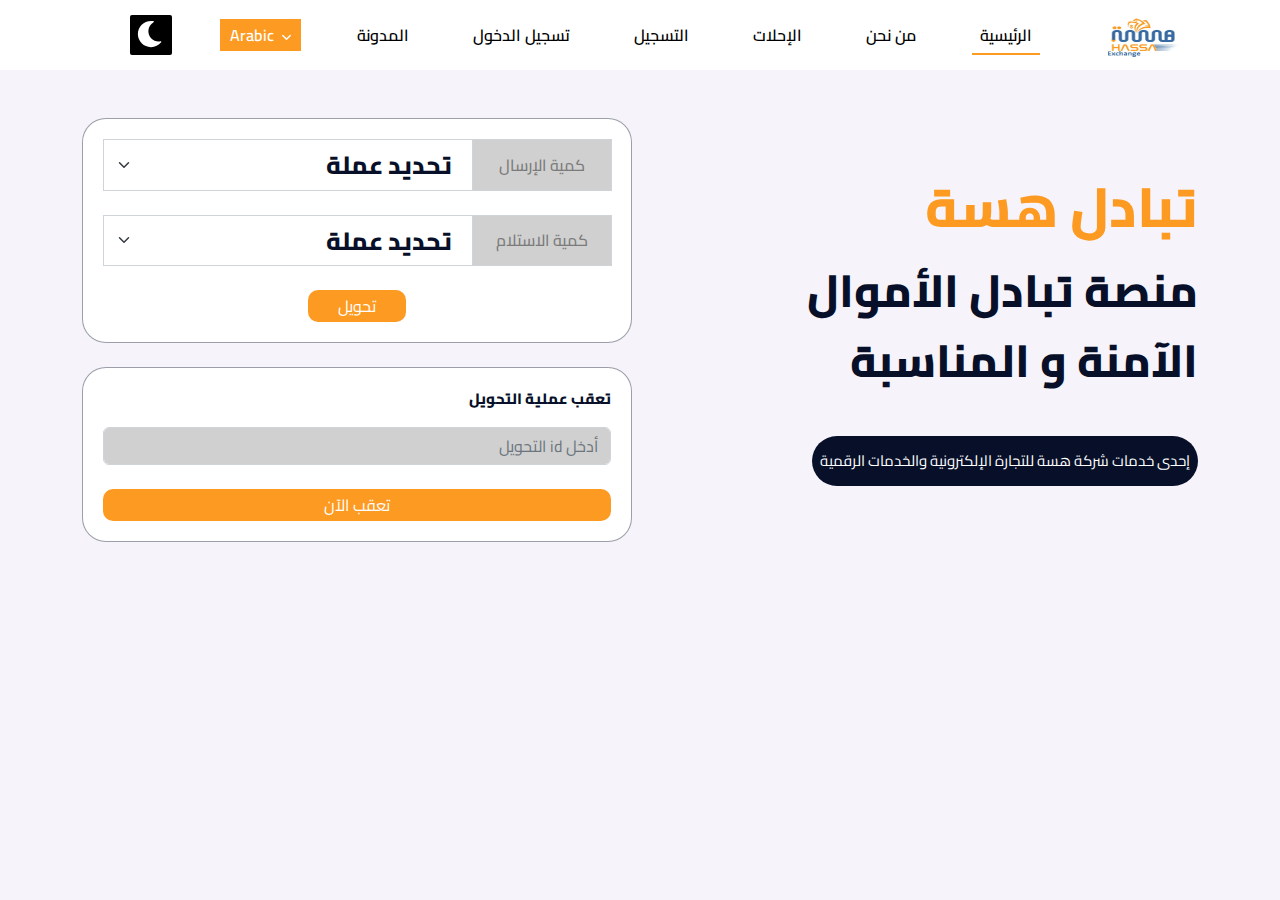
==== index.html @ a7ae8f5a "last update" ====
<!DOCTYPE html>
<html lang="ar" dir="rtl">

<head>
  <meta charset="UTF-8">
  <meta http-equiv="X-UA-Compatible" content="IE=edge">
  <meta name="viewport" content="width=device-width, initial-scale=1.0">
  <title>الصفحة الرئيسية</title>
  <!--  Normalize Css File -->
  <link rel="stylesheet" href="css/normalize.css" />
  <!-- Bootstrap Framework Css File -->
  <link rel="stylesheet" href="css/bootstrap.rtl.min.css" />
  <!--  swiper Css File -->
  <link rel="stylesheet" href="css/swiper-bundle.min.css" />
  <!-- Font Awesome Library File -->
  <link rel="stylesheet" href="css/all.min.css" />
  <!-- Main Css File -->
  <link rel="stylesheet" href="css/main.css" />
  <!-- Main Css Fonts File -->
  <link rel="stylesheet" href="fonts/fontStyle.css">
</head>

<body>
  <!-- Start Header -->
  <nav class="navbar main-nav navbar-expand-md">
    <div class="container-lg">
      <a class="navbar-brand" href="index.html">
        <img src="img/site-logo.png" alt="site logo">
      </a>
      <button class="navbar-toggler" type="button" data-bs-toggle="collapse" data-bs-target="#navbarSupportedContent"
        aria-controls="navbarSupportedContent" aria-expanded="false" aria-label="Toggle navigation">
        <span class="navbar-toggler-icon"></span>
      </button>
      <div class="collapse navbar-collapse" id="navbarSupportedContent">
        <ul class="navbar-nav mb-2 mb-md-0">
          <li class="nav-item">
            <a class="nav-link active" href="index.html">الرئيسية</a>
          </li>
          <li class="nav-item">
            <a class="nav-link" href="#">من نحن</a>
          </li>
          <li class="nav-item">
            <a class="nav-link" href="#">الإحلات</a>
          </li>
          <li class="nav-item">
            <a class="nav-link" href="#">التسجيل</a>
          </li>
          <li class="nav-item">
            <a class="nav-link" href="#">تسجيل الدخول</a>
          </li>
          <li class="nav-item">
            <a class="nav-link" href="#">المدونة</a>
          </li>
          <li class="nav-item dropdown">
            <a class="nav-link dropdown-toggle lang-dro" href="#" role="button" data-bs-toggle="dropdown"
              aria-expanded="false">
              <i class="fa-solid fa-angle-down"></i>
              Arabic
            </a>
            <ul class="dropdown-menu">
              <li><a class="dropdown-item" href="#">Arabic</a></li>
              <li><a class="dropdown-item" href="#">English</a></li>
            </ul>
          </li>
          <div class="mode-holder">
            <button class="btn btn-mode" type="button"><i class="fa-solid fa-moon"></i></button>
            </d>
        </ul>
      </div>
    </div>
  </nav>
  <!-- End Header -->
  <!-- Start Landing -->
  <section class="Landing py-5">
    <div class="container">
      <div class="row g-3">
        <div class="col-12 col-md-6 d-flex align-items-center">
          <div class="text-content w-100">
            <h5 class="t-m mb-4">تبادل هسة </h5>
            <h6 class="s-t mb-3">
              منصة تبادل الأموال
            </h6>
            <h6 class="s-t mb-5">
              الآمنة و المناسبة
            </h6>
            <div class="btn-alt pill w-fit px-2 bg-p">إحدى خدمات شركة هسة للتجارة الإلكترونية والخدمات الرقمية</div>
          </div>
        </div>
        <div class="col-12 col-md-6">
          <div class="row g-4">
            <form class="col-12 col-md-12">
              <div class="box-white flex-center-column">
                <div class="input-group mb-4">
                  <select class="form-select" id="send">
                    <option selected>تحديد عملة</option>
                    <option value="1">One</option>
                    <option value="2">Two</option>
                    <option value="3">Three</option>
                  </select>
                  <label class="input-group-text" for="send">كمية الإرسال</label>
                </div>
                <div class="input-group mb-4">
                  <select class="form-select" id="recive">
                    <option selected>تحديد عملة</option>
                    <option value="1">One</option>
                    <option value="2">Two</option>
                    <option value="3">Three</option>
                  </select>
                  <label class="input-group-text" for="recive">كمية الاستلام</label>
                </div>
                <div class="btn-holder">
                  <button class="main-btn">تحويل</button>
                </div>
              </div>
            </form>
            <form class="col-12 col-md-12">
              <div class="box-white flex-center-column">
                <p class="small-heading mb-3 me-auto">تعقب عملية التحويل</p>
                <div class="inp-holder mb-4 w-100">
                  <input type="text" name="" id="" class="form-control text-gray bg-gray" placeholder="أدخل id التحويل">
                </div>
                <div class="btn-holder w-100">
                  <button class="main-btn full">تعقب الآن</button>
                </div>
              </div>
            </form>
          </div>
        </div>
      </div>
    </div>
  </section>
  <!-- End Landing -->

  <!-- Bootstrap Framework Js File -->
  <script src="js/bootstrap.bundle.min.js"></script>
  <!-- FontAwesome Library Js File -->
  <script src="js/all.min.js"></script>
  <!-- Main Js File -->
  <script src="js/main.js"></script>
</body>

</html>
---- css/main.css ----
.hidden-y-x {
  overflow-x: hidden;
  overflow-y: hidden;
}

.fs-10px {
  font-size: 10px;
}

.fs-11px {
  font-size: 11px;
}

.fs-12 {
  font-size: 12px;
}

.fs-13px {
  font-size: 13px;
}

.fs-14px {
  font-size: 14px;
}

.fs-15px {
  font-size: 15px;
}

.fs-16px {
  font-size: 16px;
}

.fs-26px {
  font-size: 26px;
}

.fw-600 {
  font-weight: 600 !important;
}

.w-fit {
  width: -moz-fit-content;
  width: fit-content;
}

.h-fit {
  height: -moz-fit-content;
  height: fit-content;
}

.w-150px {
  width: 150px;
}

.text-link {
  color: #0d6efd;
}

.main-color {
  color: #fd9a21;
}

.color-222 {
  color: #222;
}

.color-777 {
  color: #777;
}

@media print {
  .not-print {
    display: none !important;
  }
}
.bg-grey {
  background-color: #F5F5F5;
}

.green-color {
  color: #3bc100;
}

.main-btn {
  padding: 4px 30px;
  border-radius: 10px;
  font-size: 16px;
  transition: 0.3s;
  color: #fff;
  background-color: #fd9a21;
}
.main-btn:hover {
  background-color: #f79621;
}
.main-btn.full {
  width: 100%;
}

.btn-alt {
  padding: 4px 30px;
  font-size: 16px;
  color: #fff;
  background-color: #071028;
}
.btn-alt.pill {
  border-radius: 59px;
}
.btn-alt.bg-p {
  padding-top: 14px;
  padding-bottom: 14px;
}
.btn-alt.full {
  width: 100%;
}

.small-heading {
  color: #071028;
  font-weight: 700;
  font-size: 15px;
  letter-spacing: 1px;
}

.box-white {
  padding: 20px;
  border-radius: 24px;
  border: 1px solid rgba(7, 16, 40, 0.4);
  background-color: #fff;
}

* {
  box-sizing: border-box;
  padding: 0%;
  margin: 0%;
}

html {
  scroll-behavior: smooth;
}

body {
  min-height: 100vh;
  font-family: "Cairo", sans-serif;
  font-size: 14px;
  background-color: #f6f3fa;
  color: #010b14;
}

ul {
  list-style: none;
  padding: 0%;
  margin: 0%;
}

a {
  text-decoration: none;
  color: #010b14;
}
a:hover {
  color: #010b14;
}

button {
  border: none;
  outline: none;
}

input:focus,
select:focus {
  outline: none;
}

input {
  direction: rtl !important;
}
input:focus::-moz-placeholder {
  opacity: 0;
  -moz-transition: 0.3s;
  transition: 0.3s;
}
input:focus::placeholder {
  opacity: 0;
  transition: 0.3s;
}

.section-bg {
  background-color: #f0f0f0;
}

.flex-center {
  display: flex;
  align-items: center;
  justify-content: center;
}

.flex-center-column {
  flex-direction: column;
  display: flex;
  align-items: center;
  justify-content: center;
}

@media (min-width: 767.98px) and (max-width: 991.98px) {
  .t-m {
    font-size: 53px !important;
  }
  .s-t {
    font-size: 38px !important;
  }
  .btn-alt {
    font-size: 13px;
  }
}
@media (min-width: 575.98px) and (max-width: 767.98px) {
  .t-m {
    text-align: center;
    font-size: 50px !important;
  }
  .s-t {
    text-align: center;
    font-size: 40px !important;
  }
  .btn-alt {
    margin: auto;
    font-size: 14px;
  }
}
.gray-text {
  color: #7b7b7b;
}

.bg-gray {
  background-color: #d0d0d0;
}

@media (max-width: 575.98px) {
  .t-m {
    text-align: center;
    font-size: 35px !important;
  }
  .s-t {
    text-align: center;
    font-size: 30px !important;
  }
  .btn-alt {
    margin: auto;
    font-size: 13px;
  }
}
.main-nav {
  background-color: #fff;
  padding: 0;
  min-height: 70px;
}
.main-nav .navbar-brand {
  margin-left: 0px;
}
.main-nav .navbar-brand img {
  width: 110px;
  height: 50px;
  border-radius: 45px;
}
.main-nav .navbar-nav {
  display: flex;
  align-items: center;
  justify-content: center;
  justify-content: space-evenly;
  flex: 1;
}
.main-nav .navbar-nav .nav-item .nav-link {
  position: relative;
  color: #000;
  display: block;
  font-weight: 600;
  font-size: 16px;
  text-align: right;
}
.main-nav .navbar-nav .nav-item .nav-link.active::after {
  position: absolute;
  content: "";
  right: 0;
  bottom: 0;
  width: 100%;
  height: 2px;
  background-color: #fd9a21;
}
.main-nav .navbar-nav .nav-item .nav-link.active::before {
  content: none;
}
.main-nav .navbar-nav .nav-item .nav-link::before {
  position: absolute;
  content: "";
  right: 0;
  bottom: 0;
  width: 100%;
  height: 2px;
  transition: 0.3s;
  transform: scale(0);
  background-color: #fd9a21;
}
.main-nav .navbar-nav .nav-item .nav-link:hover::before {
  transform: scale(1);
}
.main-nav .navbar-nav .nav-item.dropdown .nav-link {
  padding: 4px 10px;
  color: #fff;
  transition: 0.3s;
  background-color: #fd9a21;
}
.main-nav .navbar-nav .nav-item.dropdown .nav-link i,
.main-nav .navbar-nav .nav-item.dropdown .nav-link svg {
  font-size: 12px;
  margin-left: 4px;
  transition: 0.3s;
}
.main-nav .navbar-nav .nav-item.dropdown .nav-link:hover {
  background-color: #f79621;
}
.main-nav .navbar-nav .nav-item.dropdown .nav-link[aria-expanded=true] i,
.main-nav .navbar-nav .nav-item.dropdown .nav-link[aria-expanded=true] svg {
  transform: rotate(180deg);
}
.main-nav .navbar-nav .nav-item.dropdown .nav-link:after {
  content: none;
}
.main-nav .navbar-nav .nav-item.dropdown .dropdown-menu {
  display: block;
  right: auto;
  left: 0;
  min-width: 130px;
  padding: 0;
  border: 0;
  border-radius: 0;
  opacity: 0;
  visibility: hidden;
  transition: 0.3s;
  box-shadow: 0 2px 5px 0 rgba(163, 159, 159, 0.4117647059);
}
.main-nav .navbar-nav .nav-item.dropdown .dropdown-menu .dropdown-item {
  text-align: end;
}
.main-nav .navbar-nav .nav-item.dropdown .dropdown-menu.show {
  opacity: 1;
  visibility: visible;
}
.main-nav .navbar-nav .mode-holder .btn-mode {
  background-color: #000;
  color: #fff;
  border-radius: 2px;
  padding: 3px 5px;
  transition: 0.3s;
}
.main-nav .navbar-nav .mode-holder .btn-mode i,
.main-nav .navbar-nav .mode-holder .btn-mode svg {
  font-size: 30px;
}
.main-nav .navbar-nav .mode-holder .btn-mode:hover {
  border-color: #000;
  transform: scale(1.03);
}

.Landing .text-content .t-m {
  font-size: 55px;
  font-weight: 700;
  color: #fd9a21;
}
.Landing .text-content .s-t {
  font-weight: 700;
  font-size: 45px;
  color: #071028;
}
.Landing .text-content .btn-alt {
  font-size: 15px;
}
.Landing .box-white .input-group {
  flex-direction: row-reverse;
}
.Landing .box-white .input-group .form-select {
  border-top-right-radius: 0;
  border-bottom-right-radius: 0;
  font-weight: bold;
  font-size: 25px;
  color: #071028;
  padding-right: 20px;
}
.Landing .box-white .input-group .input-group-text {
  border-top-left-radius: 0;
  border-bottom-left-radius: 0;
  margin-left: -1px;
  margin-right: 0;
  background-color: #d0d0d0;
  color: #7b7b7b;
  font-weight: 500;
  justify-content: center;
  font-size: 16px;
  width: 140px;
}/*# sourceMappingURL=main.css.map */
---- fonts/fontStyle.css ----
@font-face {
    font-family: 'Cairo';
    src: url('Cairo-Black.woff2') format('woff2'),
        url('Cairo-Black.woff') format('woff');
    font-weight: 900;
    font-style: normal;
    font-display: swap;
}

@font-face {
    font-family: 'Cairo';
    src: url('Cairo-Bold.woff2') format('woff2'),
        url('Cairo-Bold.woff') format('woff');
    font-weight: bold;
    font-style: normal;
    font-display: swap;
}

@font-face {
    font-family: 'Cairo';
    src: url('Cairo-ExtraLight.woff2') format('woff2'),
        url('Cairo-ExtraLight.woff') format('woff');
    font-weight: 200;
    font-style: normal;
    font-display: swap;
}

@font-face {
    font-family: 'Cairo';
    src: url('Cairo-ExtraBold.woff2') format('woff2'),
        url('Cairo-ExtraBold.woff') format('woff');
    font-weight: bold;
    font-style: normal;
    font-display: swap;
}

@font-face {
    font-family: 'Cairo';
    src: url('Cairo-Light.woff2') format('woff2'),
        url('Cairo-Light.woff') format('woff');
    font-weight: 300;
    font-style: normal;
    font-display: swap;
}

@font-face {
    font-family: 'Cairo';
    src: url('Cairo-Medium.woff2') format('woff2'),
        url('Cairo-Medium.woff') format('woff');
    font-weight: 500;
    font-style: normal;
    font-display: swap;
}

@font-face {
    font-family: 'Cairo';
    src: url('Cairo-Regular.woff2') format('woff2'),
        url('Cairo-Regular.woff') format('woff');
    font-weight: normal;
    font-style: normal;
    font-display: swap;
}

@font-face {
    font-family: 'Cairo';
    src: url('Cairo-SemiBold.woff2') format('woff2'),
        url('Cairo-SemiBold.woff') format('woff');
    font-weight: 600;
    font-style: normal;
    font-display: swap;
}
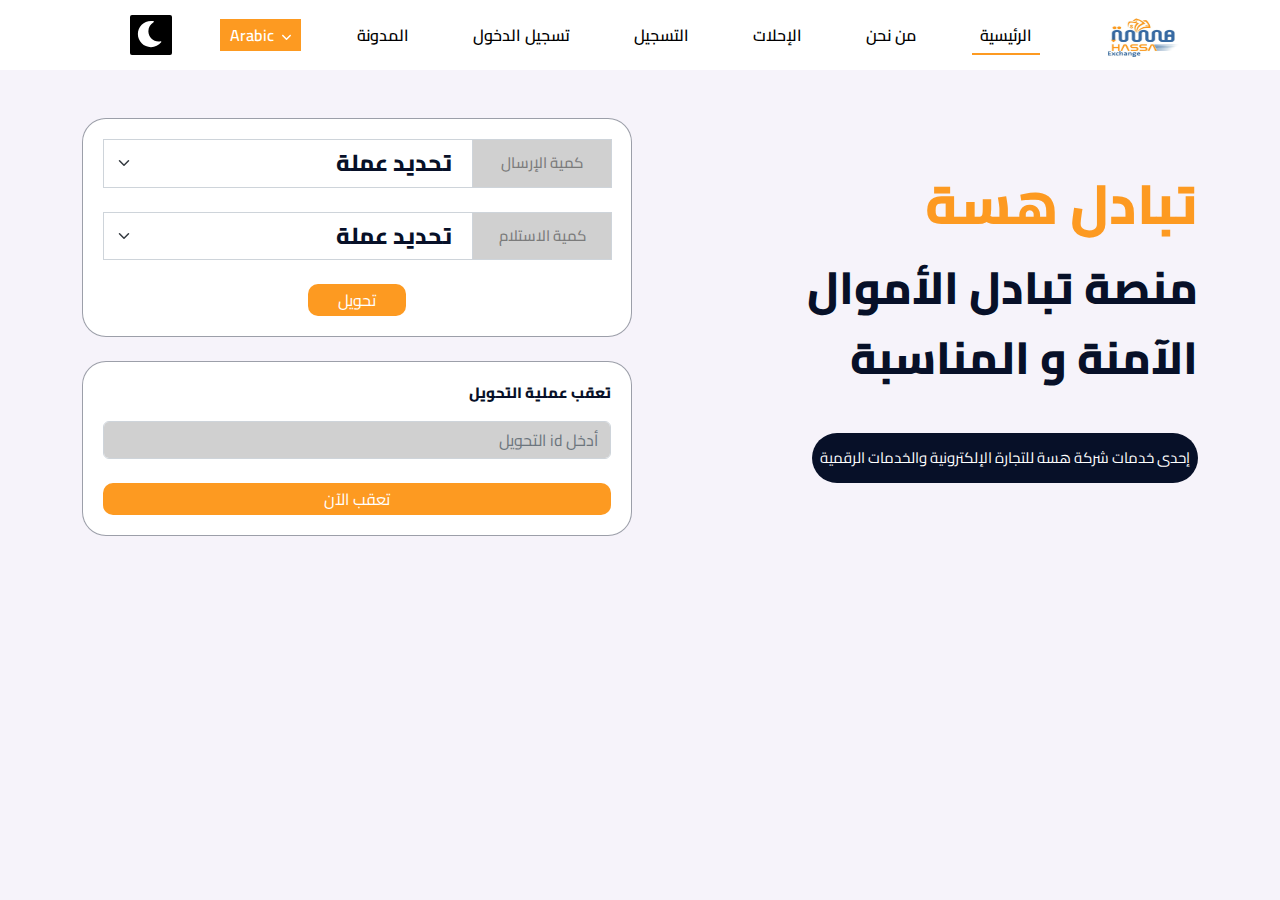
==== commit 69030902: "last update" ====
--- a/index.html
+++ b/index.html
@@ -80,7 +80,7 @@
             <h6 class="s-t mb-3">
               منصة تبادل الأموال
             </h6>
-            <h6 class="s-t mb-5">
+            <h6 class="s-t mb-3 mb-md-5">
               الآمنة و المناسبة
             </h6>
             <div class="btn-alt pill w-fit px-2 bg-p">إحدى خدمات شركة هسة للتجارة الإلكترونية والخدمات الرقمية</div>
--- a/css/main.css
+++ b/css/main.css
@@ -200,6 +200,14 @@
   justify-content: center;
 }
 
+.gray-text {
+  color: #7b7b7b;
+}
+
+.bg-gray {
+  background-color: #d0d0d0;
+}
+
 @media (min-width: 767.98px) and (max-width: 991.98px) {
   .t-m {
     font-size: 53px !important;
@@ -208,7 +216,15 @@
     font-size: 38px !important;
   }
   .btn-alt {
-    font-size: 13px;
+    font-size: 13px !important;
+  }
+  .box-white .input-group .form-select {
+    font-weight: bold !important;
+    font-size: 20px !important;
+  }
+  .box-white .input-group .input-group-text {
+    font-size: 13px !important;
+    width: 100px !important;
   }
 }
 @media (min-width: 575.98px) and (max-width: 767.98px) {
@@ -222,17 +238,9 @@
   }
   .btn-alt {
     margin: auto;
-    font-size: 14px;
-  }
-}
-.gray-text {
-  color: #7b7b7b;
-}
-
-.bg-gray {
-  background-color: #d0d0d0;
-}
-
+    font-size: 15px !important;
+  }
+}
 @media (max-width: 575.98px) {
   .t-m {
     text-align: center;
@@ -244,7 +252,7 @@
   }
   .btn-alt {
     margin: auto;
-    font-size: 13px;
+    font-size: 13px !important;
   }
 }
 .main-nav {
@@ -379,7 +387,7 @@
   border-top-right-radius: 0;
   border-bottom-right-radius: 0;
   font-weight: bold;
-  font-size: 25px;
+  font-size: 23px;
   color: #071028;
   padding-right: 20px;
 }
@@ -392,6 +400,6 @@
   color: #7b7b7b;
   font-weight: 500;
   justify-content: center;
-  font-size: 16px;
+  font-size: 15px;
   width: 140px;
 }/*# sourceMappingURL=main.css.map */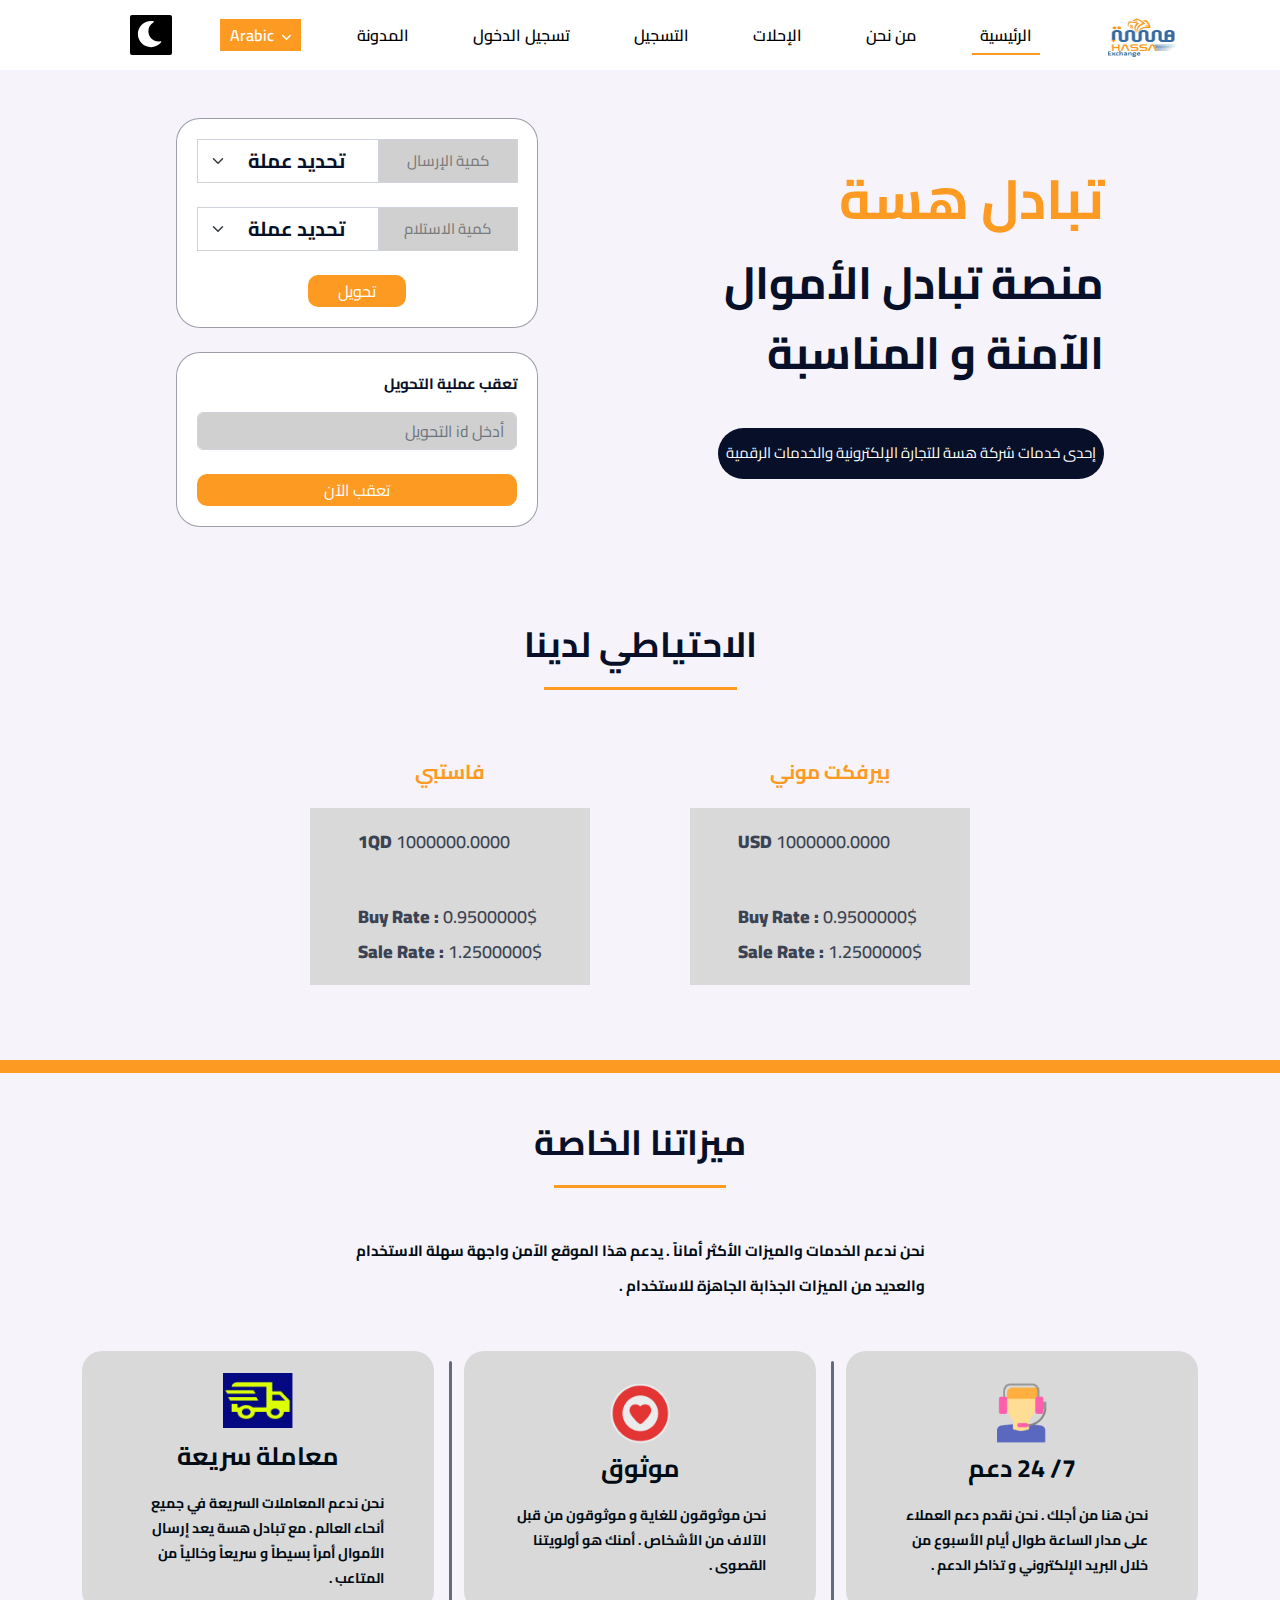
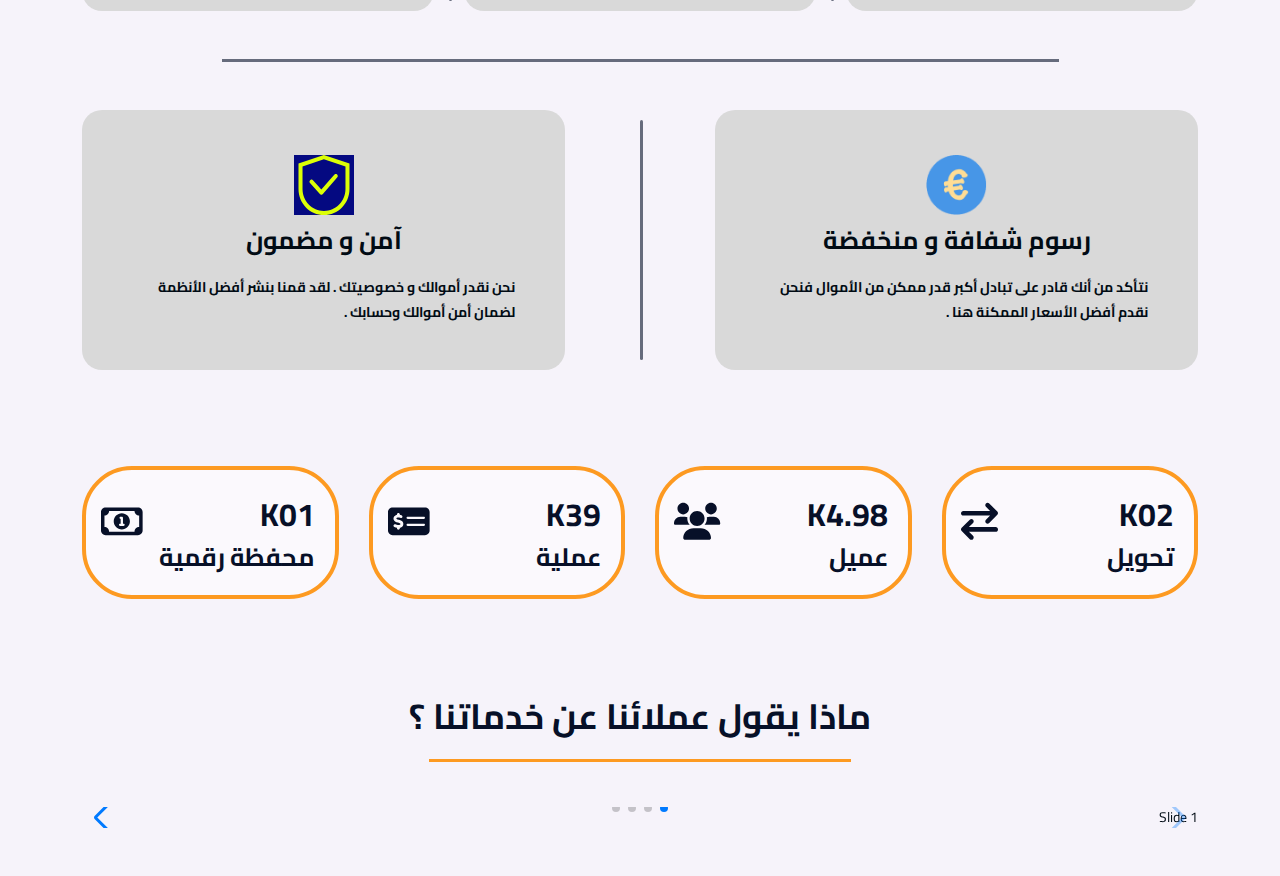
==== commit 49c4e1ba: "last update" ====
--- a/index.html
+++ b/index.html
@@ -14,10 +14,16 @@
   <link rel="stylesheet" href="css/swiper-bundle.min.css" />
   <!-- Font Awesome Library File -->
   <link rel="stylesheet" href="css/all.min.css" />
+  <!-- Font Swiper File -->
+  <link rel="stylesheet" href="css/swiper-bundle.min.css" />
   <!-- Main Css File -->
   <link rel="stylesheet" href="css/main.css" />
   <!-- Main Css Fonts File -->
-  <link rel="stylesheet" href="fonts/fontStyle.css">
+  <!-- <link rel="stylesheet" href="fonts/fontStyle.css"> -->
+  <link rel="preconnect" href="https://fonts.googleapis.com">
+  <link rel="preconnect" href="https://fonts.gstatic.com" crossorigin>
+  <link href="https://fonts.googleapis.com/css2?family=Cairo:wght@200;300;400;500;600;700;800&display=swap"
+    rel="stylesheet">
 </head>
 
 <body>
@@ -73,7 +79,7 @@
   <!-- Start Landing -->
   <section class="Landing py-5">
     <div class="container">
-      <div class="row g-3">
+      <div class="row g-3 justify-content-center">
         <div class="col-12 col-md-6 d-flex align-items-center">
           <div class="text-content w-100">
             <h5 class="t-m mb-4">تبادل هسة </h5>
@@ -86,7 +92,7 @@
             <div class="btn-alt pill w-fit px-2 bg-p">إحدى خدمات شركة هسة للتجارة الإلكترونية والخدمات الرقمية</div>
           </div>
         </div>
-        <div class="col-12 col-md-6">
+        <div class="col-12 col-md-6 col-lg-5 col-xl-4">
           <div class="row g-4">
             <form class="col-12 col-md-12">
               <div class="box-white flex-center-column">
@@ -130,11 +136,162 @@
     </div>
   </section>
   <!-- End Landing -->
+  <!-- Start Section Content -->
+  <section class="py-5 section-border">
+    <div class="container">
+      <h5 class="main-heading">الاحتياطي لدينا</h5>
+      <div class="row justify-content-center g-4">
+        <div class="col-12 col-md-4">
+          <h6 class="medium-heading text-center mb-4">بيرفكت موني</h6>
+          <div class="box-gray no-rounded dir-ltr flex-left-column w-fit px-5 mx-auto">
+            <p class="alt-color fs-18px opacity-75 fw-600 mb-5"><strong>USD</strong> 1000000.0000</p>
+            <p class="alt-color fs-18px opacity-75 fw-600 mb-2"><strong>Buy Rate :</strong> 0.9500000$</p>
+            <p class="alt-color fs-18px opacity-75 fw-600 mb-0"><strong>Sale Rate :</strong> 1.2500000$</p>
+          </div>
+        </div>
+        <div class="col-12 col-md-4">
+          <h6 class="medium-heading text-center mb-4">فاستبي</h6>
+          <div class="box-gray no-rounded dir-ltr flex-left-column w-fit px-5 mx-auto">
+            <p class="alt-color fs-18px opacity-75 fw-600 mb-5"><strong>1QD</strong> 1000000.0000</p>
+            <p class="alt-color fs-18px opacity-75 fw-600 mb-2"><strong>Buy Rate :</strong> 0.9500000$</p>
+            <p class="alt-color fs-18px opacity-75 fw-600 mb-0"><strong>Sale Rate :</strong> 1.2500000$</p>
+          </div>
+        </div>
+      </div>
+    </div>
+  </section>
+  <!-- End Section Content -->
+  <!-- Start Section Content -->
+  <section class="py-5">
+    <div class="container-xl">
+      <h5 class="main-heading sm-mb">ميزاتنا الخاصة</h5>
+      <p class="title-heading mb-5">نحن ندعم الخدمات والميزات الأكثر أماناً . يدعم هذا الموقع الآمن واجهة سهلة
+        الاستخدام <br> والعديد من الميزات الجذابة الجاهزة للاستخدام .
+      </p>
+      <div class="blocks-grid mb-5">
+        <div class="box-gray column-content">
+          <div class="img-holder">
+            <img src="img/icon-fut-1.png" alt="image">
+          </div>
+          <h5 class="name">
+            7/ 24 دعم
+          </h5>
+          <p class="des">
+            نحن هنا من أجلك . نحن نقدم
+            دعم العملاء على مدار الساعة
+            طوال أيام الأسبوع من خلال
+            البريد الإلكتروني و تذاكر الدعم .
+          </p>
+        </div>
+        <div class="box-gray column-content">
+          <div class="img-holder">
+            <img src="img/icon-fut-2.png" alt="image">
+          </div>
+          <h5 class="name">
+            موثوق
+          </h5>
+          <p class="des">
+            نحن موثوقون للغاية و موثوقون من
+            قبل الآلاف من الأشخاص .
+            أمنك هو أولويتنا القصوى .
+          </p>
+        </div>
+        <div class="box-gray column-content">
+          <div class="img-holder">
+            <img src="img/icon-fut-3.jpg" alt="image">
+          </div>
+          <h5 class="name">
+            معاملة سريعة
+          </h5>
+          <p class="des">
+            نحن ندعم المعاملات السريعة في
+            جميع أنحاء العالم . مع تبادل هسة
+            يعد إرسال الأموال أمراً بسيطاً و
+            سريعاً وخالياً من المتاعب .
+          </p>
+        </div>
+      </div>
+      <div class="won-hr mb-5 w-75 mx-auto"></div>
+      <div class="blocks-grid j-two mb-5">
+        <div class="box-gray column-content">
+          <div class="img-holder">
+            <img src="img/icon-fut-4.png" alt="image">
+          </div>
+          <h5 class="name">
+            رسوم شفافة
+            و منخفضة
+          </h5>
+          <p class="des">
+            نتأكد من أنك قادر على تبادل أكبر قدر
+            ممكن من الأموال فنحن نقدم أفضل
+            الأسعار الممكنة هنا .
+          </p>
+        </div>
+        <div class="box-gray column-content">
+          <div class="img-holder">
+            <img src="img/icon-fut-5.svg" alt="image">
+          </div>
+          <h5 class="name">
+            آمن و مضمون
+          </h5>
+          <p class="des">
+            نحن نقدر أموالك و خصوصيتك . لقد
+            قمنا بنشر أفضل الأنظمة لضمان أمن
+            أموالك وحسابك .
+          </p>
+        </div>
+      </div>
+      <div class="blocks-grid mt-5 pt-5">
+        <div class="box-border">
+          <div class="number">K02</div>
+          <div class="icon"><i class="fa-solid fa-arrow-right-arrow-left"></i></div>
+          <div class="name">تحويل</div>
+        </div>
+        <div class="box-border">
+          <div class="number">K4.98</div>
+          <div class="icon"><i class="fa-solid fa-users"></i></div>
+          <div class="name">عميل</div>
+        </div>
+        <div class="box-border">
+          <div class="number">K39</div>
+          <div class="icon"><i class="fa-solid fa-money-check-dollar"></i></div>
+          <div class="name">عملية</div>
+        </div>
+        <div class="box-border">
+          <div class="number">K01</div>
+          <div class="icon"><i class="fa-regular fa-money-bill-1"></i></div>
+          <div class="name">محفظة رقمية</div>
+        </div>
+      </div>
+    </div>
+  </section>
+  <!-- End Section Content -->
+  <!-- Start Section Content -->
+  <section class="py-5">
+    <div class="container">
+      <h5 class="main-heading sm-mb">ماذا يقول عملائنا عن خدماتنا ؟</h5>
+      <!-- Swiper -->
+      <div class="swiper mySwiper testimonial-swiper">
+        <div class="swiper-wrapper">
+          <div class="swiper-slide">Slide 1</div>
+          <div class="swiper-slide"></div>
+          <div class="swiper-slide"></div>
+          <div class="swiper-slide"></div>
+        </div>
+        <div class="swiper-button-next"></div>
+        <div class="swiper-button-prev"></div>
+        <div class="swiper-pagination"></div>
+      </div>
+    </div>
+  </section>
+  <!-- End Section Content -->
 
   <!-- Bootstrap Framework Js File -->
   <script src="js/bootstrap.bundle.min.js"></script>
   <!-- FontAwesome Library Js File -->
   <script src="js/all.min.js"></script>
+  <!-- Swiper Library Js File -->
+  <script src="js/swiper-bundle.min.js"></script>
   <!-- Main Js File -->
   <script src="js/main.js"></script>
 </body>
--- a/css/main.css
+++ b/css/main.css
@@ -3,6 +3,27 @@
   overflow-y: hidden;
 }
 
+.flex-center {
+  display: flex;
+  align-items: center;
+  justify-content: center;
+}
+
+.flex-center-column {
+  flex-direction: column;
+  display: flex;
+  align-items: center;
+  justify-content: center;
+}
+
+.flex-left-column {
+  flex-direction: column;
+  display: flex;
+  align-items: center;
+  justify-content: center;
+  align-items: flex-start;
+}
+
 .fs-10px {
   font-size: 10px;
 }
@@ -31,6 +52,22 @@
   font-size: 16px;
 }
 
+.fs-17px {
+  font-size: 17px;
+}
+
+.fs-18px {
+  font-size: 18px;
+}
+
+.fs-19px {
+  font-size: 19px;
+}
+
+.fs-20px {
+  font-size: 20px;
+}
+
 .fs-26px {
   font-size: 26px;
 }
@@ -40,33 +77,37 @@
 }
 
 .w-fit {
-  width: -moz-fit-content;
-  width: fit-content;
+  width: -moz-fit-content !important;
+  width: fit-content !important;
+}
+
+.w-150px {
+  width: 150px !important;
 }
 
 .h-fit {
-  height: -moz-fit-content;
-  height: fit-content;
-}
-
-.w-150px {
-  width: 150px;
-}
-
-.text-link {
-  color: #0d6efd;
+  height: -moz-fit-content !important;
+  height: fit-content !important;
 }
 
 .main-color {
   color: #fd9a21;
 }
 
+.alt-color {
+  color: #071028;
+}
+
 .color-222 {
   color: #222;
 }
 
 .color-777 {
   color: #777;
+}
+
+.green-color {
+  color: #3bc100;
 }
 
 @media print {
@@ -74,12 +115,16 @@
     display: none !important;
   }
 }
-.bg-grey {
-  background-color: #F5F5F5;
-}
-
-.green-color {
-  color: #3bc100;
+.opacity-75 {
+  opacity: 0.75;
+}
+
+.dir-rtl {
+  direction: rtl !important;
+}
+
+.dir-ltr {
+  direction: ltr !important;
 }
 
 .main-btn {
@@ -114,11 +159,52 @@
   width: 100%;
 }
 
+.main-heading {
+  position: relative;
+  width: -moz-fit-content;
+  width: fit-content;
+  margin: 0 auto;
+  color: #071028;
+  font-weight: 700;
+  font-size: 35px;
+  margin-bottom: 95px;
+}
+.main-heading::before {
+  position: absolute;
+  content: "";
+  bottom: -25px;
+  left: 20px;
+  height: 3px;
+  width: calc(100% - 40px);
+  background-color: #fd9a21;
+}
+.main-heading.sm-mb {
+  margin-bottom: 70px;
+}
+
+.medium-heading {
+  color: #fd9a21;
+  font-weight: 700;
+  font-size: 20px;
+  letter-spacing: 1px;
+  margin-bottom: 0px;
+}
+
 .small-heading {
   color: #071028;
   font-weight: 700;
   font-size: 15px;
   letter-spacing: 1px;
+  margin-bottom: 0px;
+}
+
+.title-heading {
+  width: -moz-fit-content;
+  width: fit-content;
+  margin: 0px auto;
+  font-weight: 700;
+  font-size: 15px;
+  line-height: 35px;
 }
 
 .box-white {
@@ -126,6 +212,99 @@
   border-radius: 24px;
   border: 1px solid rgba(7, 16, 40, 0.4);
   background-color: #fff;
+}
+
+.blocks-grid {
+  display: grid;
+  grid-template-columns: repeat(auto-fit, minmax(250px, 1fr));
+  gap: 30px;
+}
+.blocks-grid.j-two {
+  gap: 150px;
+}
+.blocks-grid.j-two .box-gray.column-content:not(:last-child)::before {
+  left: -75px;
+}
+
+.box-gray {
+  position: relative;
+  width: 100%;
+  min-height: 100px;
+  background-color: #D9D9D9;
+  padding: 20px;
+  border-radius: 20px;
+}
+.box-gray.no-rounded {
+  border-radius: 0;
+}
+.box-gray.column-content {
+  flex-direction: column;
+  display: flex;
+  align-items: center;
+  justify-content: center;
+  min-height: 260px;
+  padding: 20px 50px;
+}
+.box-gray.column-content .img-holder {
+  margin-bottom: 10px;
+  width: 70px;
+  height: 60px;
+}
+.box-gray.column-content .img-holder img {
+  width: 100%;
+  height: 100%;
+  -o-object-fit: contain;
+     object-fit: contain;
+}
+.box-gray.column-content .name {
+  font-weight: 700;
+  font-size: 25px;
+  margin-bottom: 20px;
+}
+.box-gray.column-content .des {
+  font-weight: 700;
+  font-size: 14px;
+  line-height: 25px;
+  margin-bottom: 0;
+}
+.box-gray.column-content:not(:last-child)::before {
+  position: absolute;
+  content: "";
+  left: -15px;
+  top: 50%;
+  width: 3px;
+  height: calc(100% - 20px);
+  transform: translateY(-50%);
+  background-color: #071028;
+  opacity: 0.6;
+  border-radius: 80px;
+}
+
+.box-border {
+  position: relative;
+  background: rgba(255, 255, 255, 0.5);
+  border-radius: 50px;
+  border: 4px solid #fd9a21;
+  min-height: 100px;
+  padding: 20px;
+  color: #071028;
+}
+.box-border .number {
+  font-size: 32px;
+  font-weight: 700;
+}
+.box-border .icon {
+  position: absolute;
+  left: 15px;
+  top: calc(50% - 10px);
+  transform: translateY(-50%);
+}
+.box-border .icon i, .box-border .icon svg {
+  font-size: 37px;
+}
+.box-border .name {
+  font-size: 25px;
+  font-weight: 700;
 }
 
 * {
@@ -157,7 +336,7 @@
   color: #010b14;
 }
 a:hover {
-  color: #010b14;
+  color: #fd9a21;
 }
 
 button {
@@ -183,23 +362,24 @@
   transition: 0.3s;
 }
 
+input, select, textarea {
+  transition: 0.3s;
+}
+input:focus, select:focus, textarea:focus {
+  transition: 0.3s;
+  box-shadow: none !important;
+  border: 1px solid #fd9a21 !important;
+}
+
+.section-border {
+  border-bottom: 13px solid #fd9a21;
+  padding-bottom: 75px !important;
+}
+
 .section-bg {
   background-color: #f0f0f0;
 }
 
-.flex-center {
-  display: flex;
-  align-items: center;
-  justify-content: center;
-}
-
-.flex-center-column {
-  flex-direction: column;
-  display: flex;
-  align-items: center;
-  justify-content: center;
-}
-
 .gray-text {
   color: #7b7b7b;
 }
@@ -208,53 +388,13 @@
   background-color: #d0d0d0;
 }
 
-@media (min-width: 767.98px) and (max-width: 991.98px) {
-  .t-m {
-    font-size: 53px !important;
-  }
-  .s-t {
-    font-size: 38px !important;
-  }
-  .btn-alt {
-    font-size: 13px !important;
-  }
-  .box-white .input-group .form-select {
-    font-weight: bold !important;
-    font-size: 20px !important;
-  }
-  .box-white .input-group .input-group-text {
-    font-size: 13px !important;
-    width: 100px !important;
-  }
-}
-@media (min-width: 575.98px) and (max-width: 767.98px) {
-  .t-m {
-    text-align: center;
-    font-size: 50px !important;
-  }
-  .s-t {
-    text-align: center;
-    font-size: 40px !important;
-  }
-  .btn-alt {
-    margin: auto;
-    font-size: 15px !important;
-  }
-}
-@media (max-width: 575.98px) {
-  .t-m {
-    text-align: center;
-    font-size: 35px !important;
-  }
-  .s-t {
-    text-align: center;
-    font-size: 30px !important;
-  }
-  .btn-alt {
-    margin: auto;
-    font-size: 13px !important;
-  }
-}
+.won-hr {
+  width: 100%;
+  height: 3px;
+  opacity: 0.6;
+  background-color: #071028;
+}
+
 .main-nav {
   background-color: #fff;
   padding: 0;
@@ -387,9 +527,10 @@
   border-top-right-radius: 0;
   border-bottom-right-radius: 0;
   font-weight: bold;
-  font-size: 23px;
+  font-size: 20px;
   color: #071028;
   padding-right: 20px;
+  text-align: center;
 }
 .Landing .box-white .input-group .input-group-text {
   border-top-left-radius: 0;
@@ -402,4 +543,118 @@
   justify-content: center;
   font-size: 15px;
   width: 140px;
+}
+
+@media (min-width: 767.98px) and (max-width: 991.98px) {
+  .t-m {
+    font-size: 53px !important;
+  }
+  .s-t {
+    font-size: 38px !important;
+  }
+  .btn-alt {
+    font-size: 13px !important;
+  }
+  .Landing .box-white .input-group .input-group-text {
+    font-size: 13px !important;
+    width: 100px !important;
+  }
+  .blocks-grid.j-two .box-gray.column-content:not(:last-child)::before {
+    left: -75px;
+    top: 50%;
+    width: 3px;
+    height: calc(100% - 20px);
+    transform: translateY(-50%);
+  }
+  .blocks-grid .box-gray.column-content .name {
+    font-size: 18px;
+    margin-bottom: 10px;
+  }
+  .blocks-grid .box-gray.column-content .des {
+    font-size: 12px;
+  }
+}
+@media (min-width: 575.98px) and (max-width: 767.98px) {
+  .t-m {
+    text-align: center;
+    font-size: 50px !important;
+  }
+  .s-t {
+    text-align: center;
+    font-size: 40px !important;
+  }
+  .btn-alt {
+    margin: auto;
+    font-size: 15px !important;
+  }
+  .j-two {
+    gap: 30px !important;
+  }
+  .j-two .box-gray.column-content:not(:last-child)::before {
+    left: -15px !important;
+    top: 50% !important;
+    width: 3px !important;
+    height: calc(100% - 20px) !important;
+    transform: translateY(-50%) !important;
+  }
+}
+@media (max-width: 575.98px) {
+  .t-m {
+    text-align: center;
+    font-size: 35px !important;
+  }
+  .s-t {
+    text-align: center;
+    font-size: 30px !important;
+  }
+  .btn-alt {
+    margin: auto;
+    font-size: 13px !important;
+    text-align: center;
+  }
+  .Landing .box-white .input-group .form-select {
+    font-size: 17px !important;
+    padding-right: 10px !important;
+  }
+  .Landing .box-white .input-group .input-group-text {
+    font-size: 13px !important;
+    width: 100px !important;
+  }
+  .main-heading {
+    font-size: 25px;
+  }
+  .main-heading.sm-mb {
+    margin-bottom: 55px !important;
+  }
+  .j-two {
+    gap: 30px !important;
+  }
+  .j-two .box-gray.column-content:not(:last-child)::before {
+    left: 0px !important;
+  }
+  .box-border .number {
+    font-size: 30px;
+  }
+  .box-border .icon i, .box-border .icon svg {
+    font-size: 35px;
+  }
+  .box-border .name {
+    font-size: 25px;
+  }
+}
+@media (max-width: 850px) {
+  .blocks-grid .box-gray.column-content .name {
+    font-size: 18px !important;
+    margin-bottom: 10px;
+  }
+  .blocks-grid .box-gray.column-content .des {
+    font-size: 13px !important;
+  }
+  .blocks-grid .box-gray.column-content:not(:last-child)::before {
+    left: 0px;
+    top: calc(100% + 15px);
+    width: 100%;
+    height: 3px;
+    transform: none;
+  }
 }/*# sourceMappingURL=main.css.map */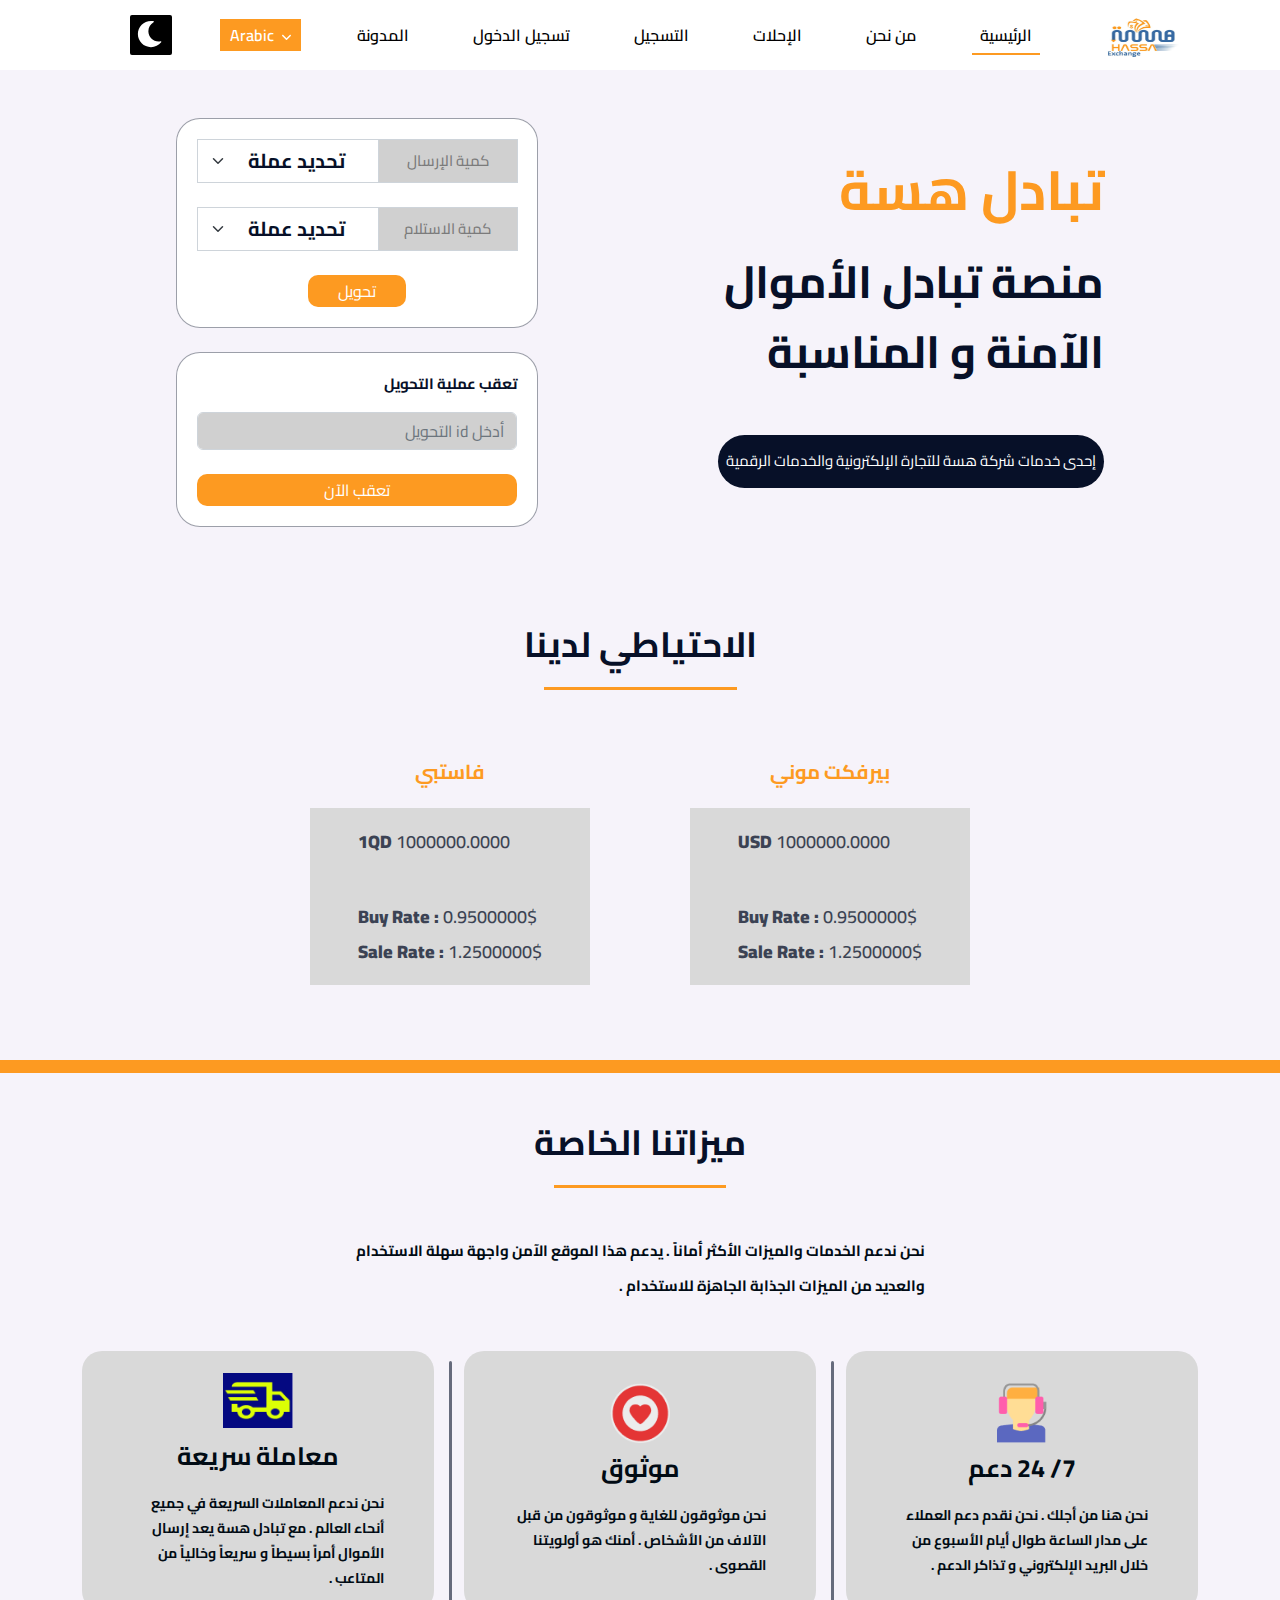
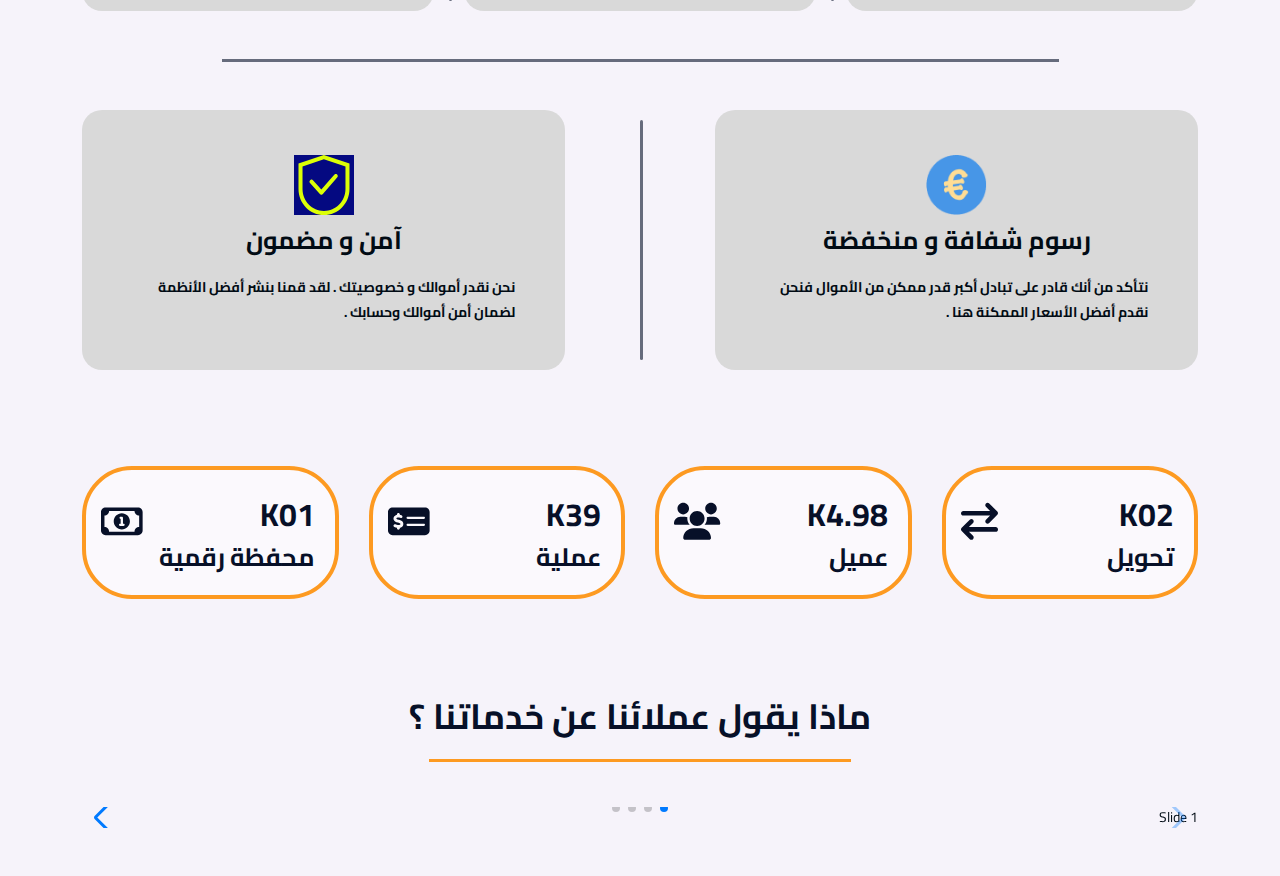
==== commit 38ed565c: "last update" ====
--- a/index.html
+++ b/index.html
@@ -83,13 +83,12 @@
         <div class="col-12 col-md-6 d-flex align-items-center">
           <div class="text-content w-100">
             <h5 class="t-m mb-4">تبادل هسة </h5>
-            <h6 class="s-t mb-3">
+            <h6 class="t-s  mb-3 mb-md-5">
               منصة تبادل الأموال
-            </h6>
-            <h6 class="s-t mb-3 mb-md-5">
+              <br>
               الآمنة و المناسبة
             </h6>
-            <div class="btn-alt pill w-fit px-2 bg-p">إحدى خدمات شركة هسة للتجارة الإلكترونية والخدمات الرقمية</div>
+            <div class="btn-alt rounded-pill w-fit px-2 bg-p">إحدى خدمات شركة هسة للتجارة الإلكترونية والخدمات الرقمية</div>
           </div>
         </div>
         <div class="col-12 col-md-6 col-lg-5 col-xl-4">
@@ -126,7 +125,7 @@
                   <input type="text" name="" id="" class="form-control text-gray bg-gray" placeholder="أدخل id التحويل">
                 </div>
                 <div class="btn-holder w-100">
-                  <button class="main-btn full">تعقب الآن</button>
+                  <button class="main-btn w-100">تعقب الآن</button>
                 </div>
               </div>
             </form>
@@ -143,7 +142,7 @@
       <div class="row justify-content-center g-4">
         <div class="col-12 col-md-4">
           <h6 class="medium-heading text-center mb-4">بيرفكت موني</h6>
-          <div class="box-gray no-rounded dir-ltr flex-left-column w-fit px-5 mx-auto">
+          <div class="box-gray rounded-0 dir-ltr flex-left-column w-fit px-5 mx-auto">
             <p class="alt-color fs-18px opacity-75 fw-600 mb-5"><strong>USD</strong> 1000000.0000</p>
             <p class="alt-color fs-18px opacity-75 fw-600 mb-2"><strong>Buy Rate :</strong> 0.9500000$</p>
             <p class="alt-color fs-18px opacity-75 fw-600 mb-0"><strong>Sale Rate :</strong> 1.2500000$</p>
@@ -151,7 +150,7 @@
         </div>
         <div class="col-12 col-md-4">
           <h6 class="medium-heading text-center mb-4">فاستبي</h6>
-          <div class="box-gray no-rounded dir-ltr flex-left-column w-fit px-5 mx-auto">
+          <div class="box-gray rounded-0 dir-ltr flex-left-column w-fit px-5 mx-auto">
             <p class="alt-color fs-18px opacity-75 fw-600 mb-5"><strong>1QD</strong> 1000000.0000</p>
             <p class="alt-color fs-18px opacity-75 fw-600 mb-2"><strong>Buy Rate :</strong> 0.9500000$</p>
             <p class="alt-color fs-18px opacity-75 fw-600 mb-0"><strong>Sale Rate :</strong> 1.2500000$</p>
--- a/css/main.css
+++ b/css/main.css
@@ -98,6 +98,10 @@
   color: #071028;
 }
 
+.gray-color {
+  color: #7b7b7b;
+}
+
 .color-222 {
   color: #222;
 }
@@ -108,6 +112,10 @@
 
 .green-color {
   color: #3bc100;
+}
+
+.bg-gray {
+  background-color: #d0d0d0;
 }
 
 @media print {
@@ -136,10 +144,7 @@
   background-color: #fd9a21;
 }
 .main-btn:hover {
-  background-color: #f79621;
-}
-.main-btn.full {
-  width: 100%;
+  background-color: #ed8e1a;
 }
 
 .btn-alt {
@@ -148,15 +153,9 @@
   color: #fff;
   background-color: #071028;
 }
-.btn-alt.pill {
-  border-radius: 59px;
-}
 .btn-alt.bg-p {
-  padding-top: 14px;
-  padding-bottom: 14px;
-}
-.btn-alt.full {
-  width: 100%;
+  padding-top: 15px;
+  padding-bottom: 15px;
 }
 
 .main-heading {
@@ -233,9 +232,6 @@
   background-color: #D9D9D9;
   padding: 20px;
   border-radius: 20px;
-}
-.box-gray.no-rounded {
-  border-radius: 0;
 }
 .box-gray.column-content {
   flex-direction: column;
@@ -376,18 +372,6 @@
   padding-bottom: 75px !important;
 }
 
-.section-bg {
-  background-color: #f0f0f0;
-}
-
-.gray-text {
-  color: #7b7b7b;
-}
-
-.bg-gray {
-  background-color: #d0d0d0;
-}
-
 .won-hr {
   width: 100%;
   height: 3px;
@@ -462,7 +446,7 @@
   transition: 0.3s;
 }
 .main-nav .navbar-nav .nav-item.dropdown .nav-link:hover {
-  background-color: #f79621;
+  background-color: #ed8e1a;
 }
 .main-nav .navbar-nav .nav-item.dropdown .nav-link[aria-expanded=true] i,
 .main-nav .navbar-nav .nav-item.dropdown .nav-link[aria-expanded=true] svg {
@@ -512,10 +496,11 @@
   font-weight: 700;
   color: #fd9a21;
 }
-.Landing .text-content .s-t {
+.Landing .text-content .t-s {
   font-weight: 700;
   font-size: 45px;
   color: #071028;
+  line-height: 70px;
 }
 .Landing .text-content .btn-alt {
   font-size: 15px;
@@ -546,10 +531,7 @@
 }
 
 @media (min-width: 767.98px) and (max-width: 991.98px) {
-  .t-m {
-    font-size: 53px !important;
-  }
-  .s-t {
+  .t-s {
     font-size: 38px !important;
   }
   .btn-alt {
@@ -574,12 +556,29 @@
     font-size: 12px;
   }
 }
+@media (max-width: 850px) {
+  .blocks-grid .box-gray.column-content .name {
+    font-size: 18px;
+    margin-bottom: 10px;
+  }
+  .blocks-grid .box-gray.column-content .des {
+    font-size: 13px;
+    text-align: center;
+  }
+  .blocks-grid .box-gray.column-content:not(:last-child)::before {
+    left: 0px;
+    top: calc(100% + 15px);
+    width: 100%;
+    height: 3px;
+    transform: none;
+  }
+}
 @media (min-width: 575.98px) and (max-width: 767.98px) {
   .t-m {
     text-align: center;
     font-size: 50px !important;
   }
-  .s-t {
+  .t-s {
     text-align: center;
     font-size: 40px !important;
   }
@@ -603,9 +602,10 @@
     text-align: center;
     font-size: 35px !important;
   }
-  .s-t {
+  .t-s {
     text-align: center;
     font-size: 30px !important;
+    line-height: 55px !important;
   }
   .btn-alt {
     margin: auto;
@@ -641,20 +641,4 @@
   .box-border .name {
     font-size: 25px;
   }
-}
-@media (max-width: 850px) {
-  .blocks-grid .box-gray.column-content .name {
-    font-size: 18px !important;
-    margin-bottom: 10px;
-  }
-  .blocks-grid .box-gray.column-content .des {
-    font-size: 13px !important;
-  }
-  .blocks-grid .box-gray.column-content:not(:last-child)::before {
-    left: 0px;
-    top: calc(100% + 15px);
-    width: 100%;
-    height: 3px;
-    transform: none;
-  }
 }/*# sourceMappingURL=main.css.map */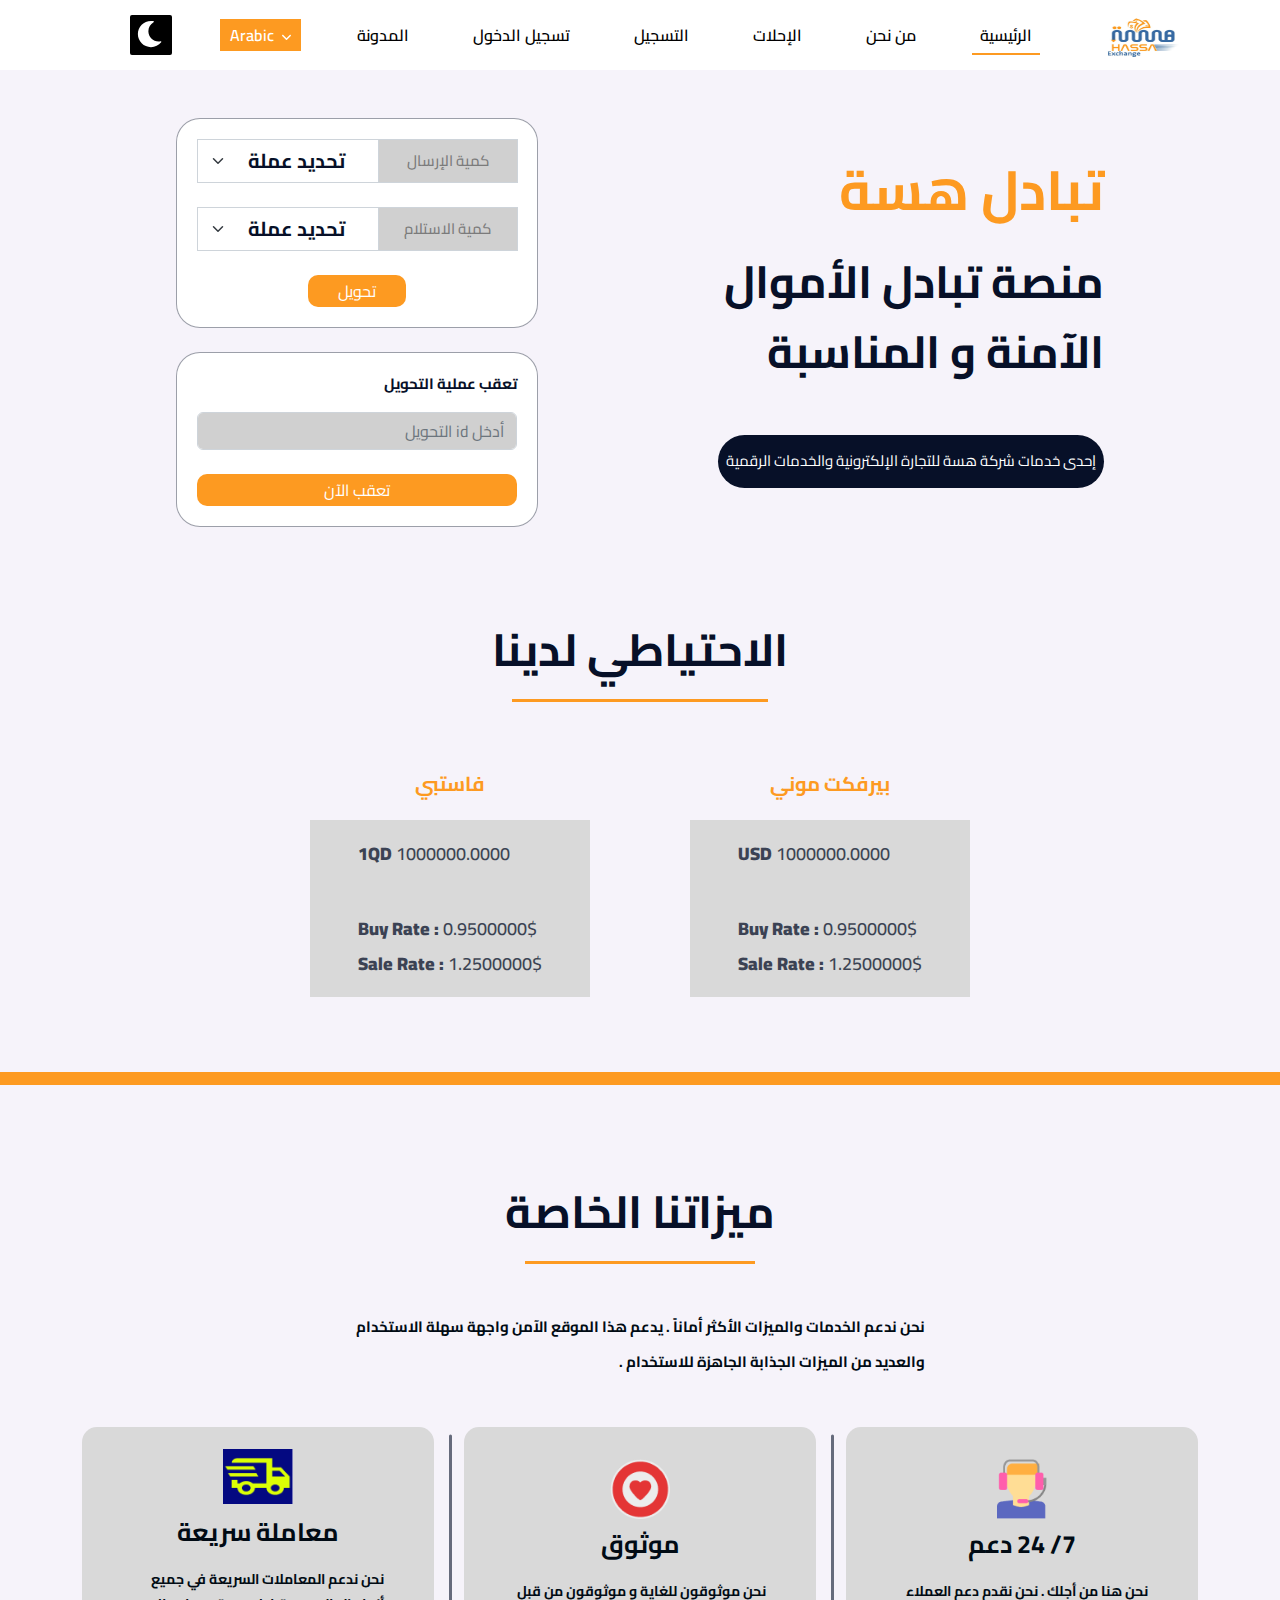
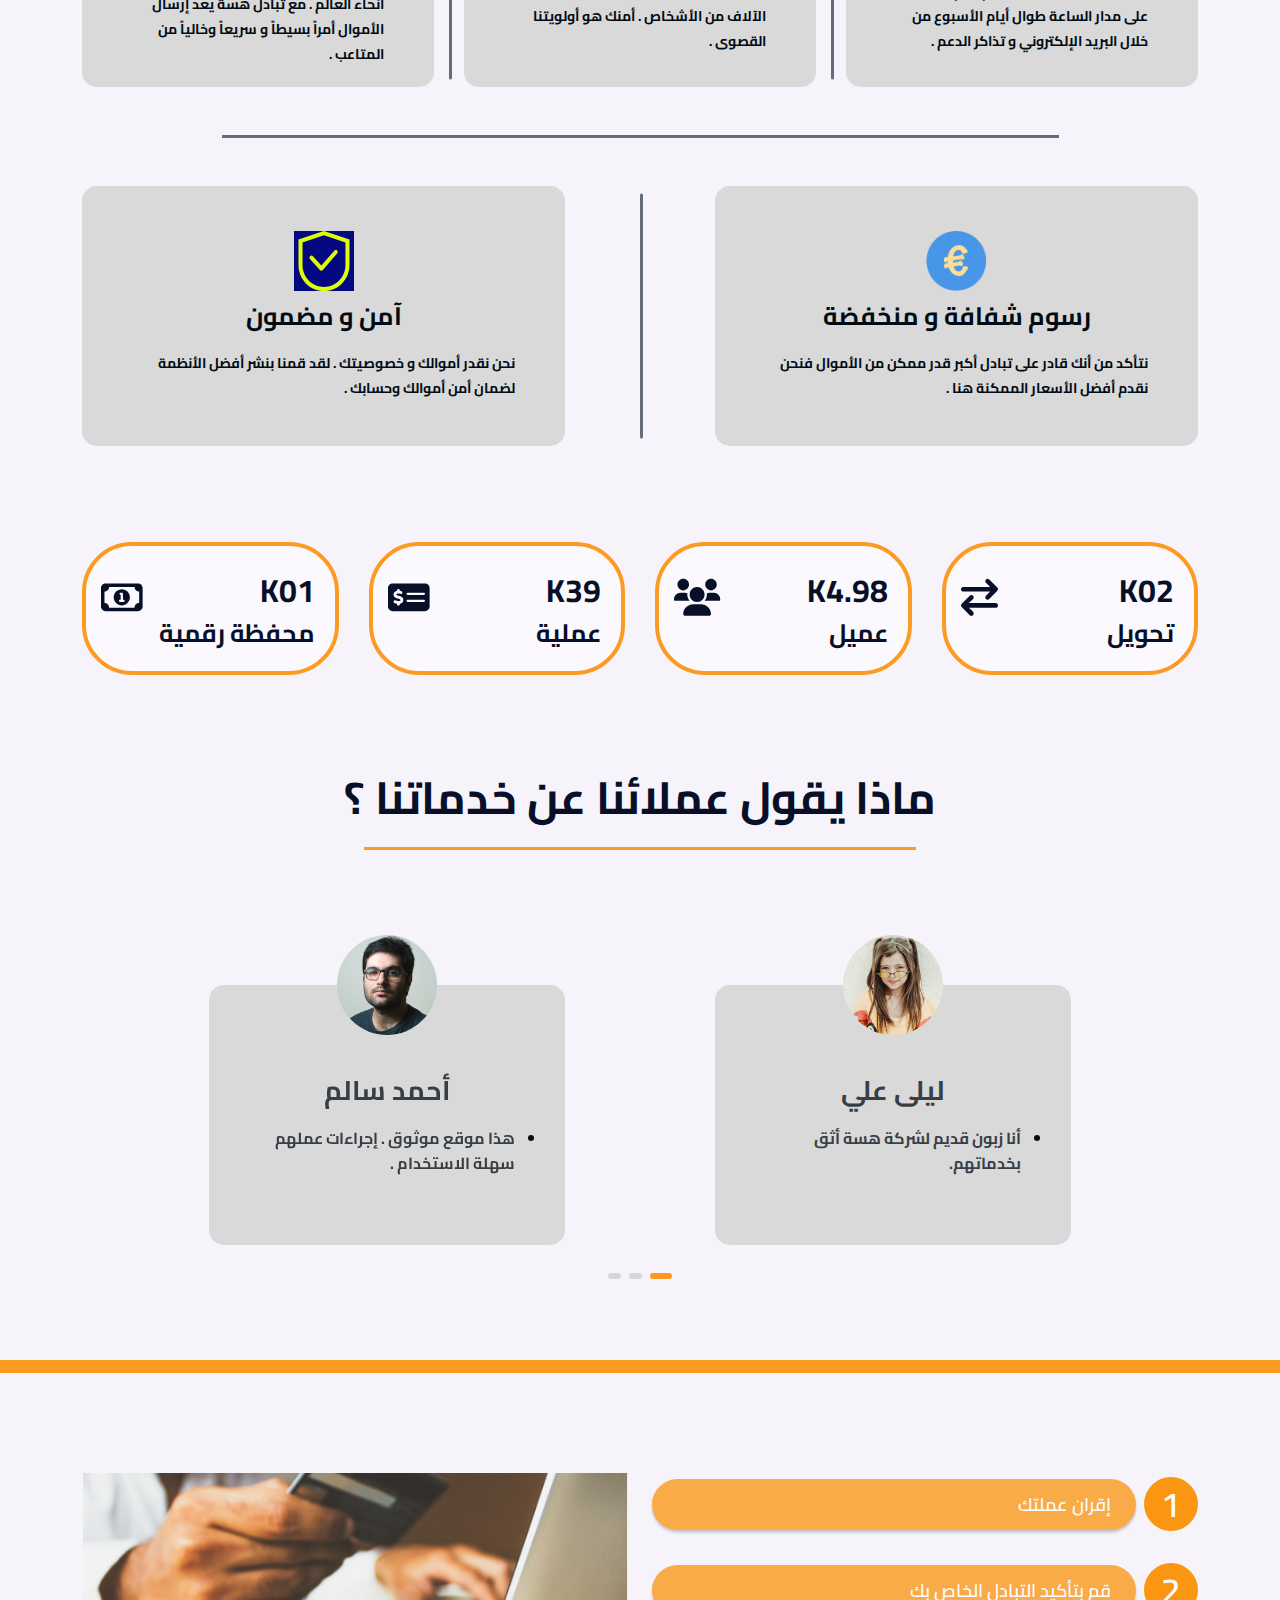
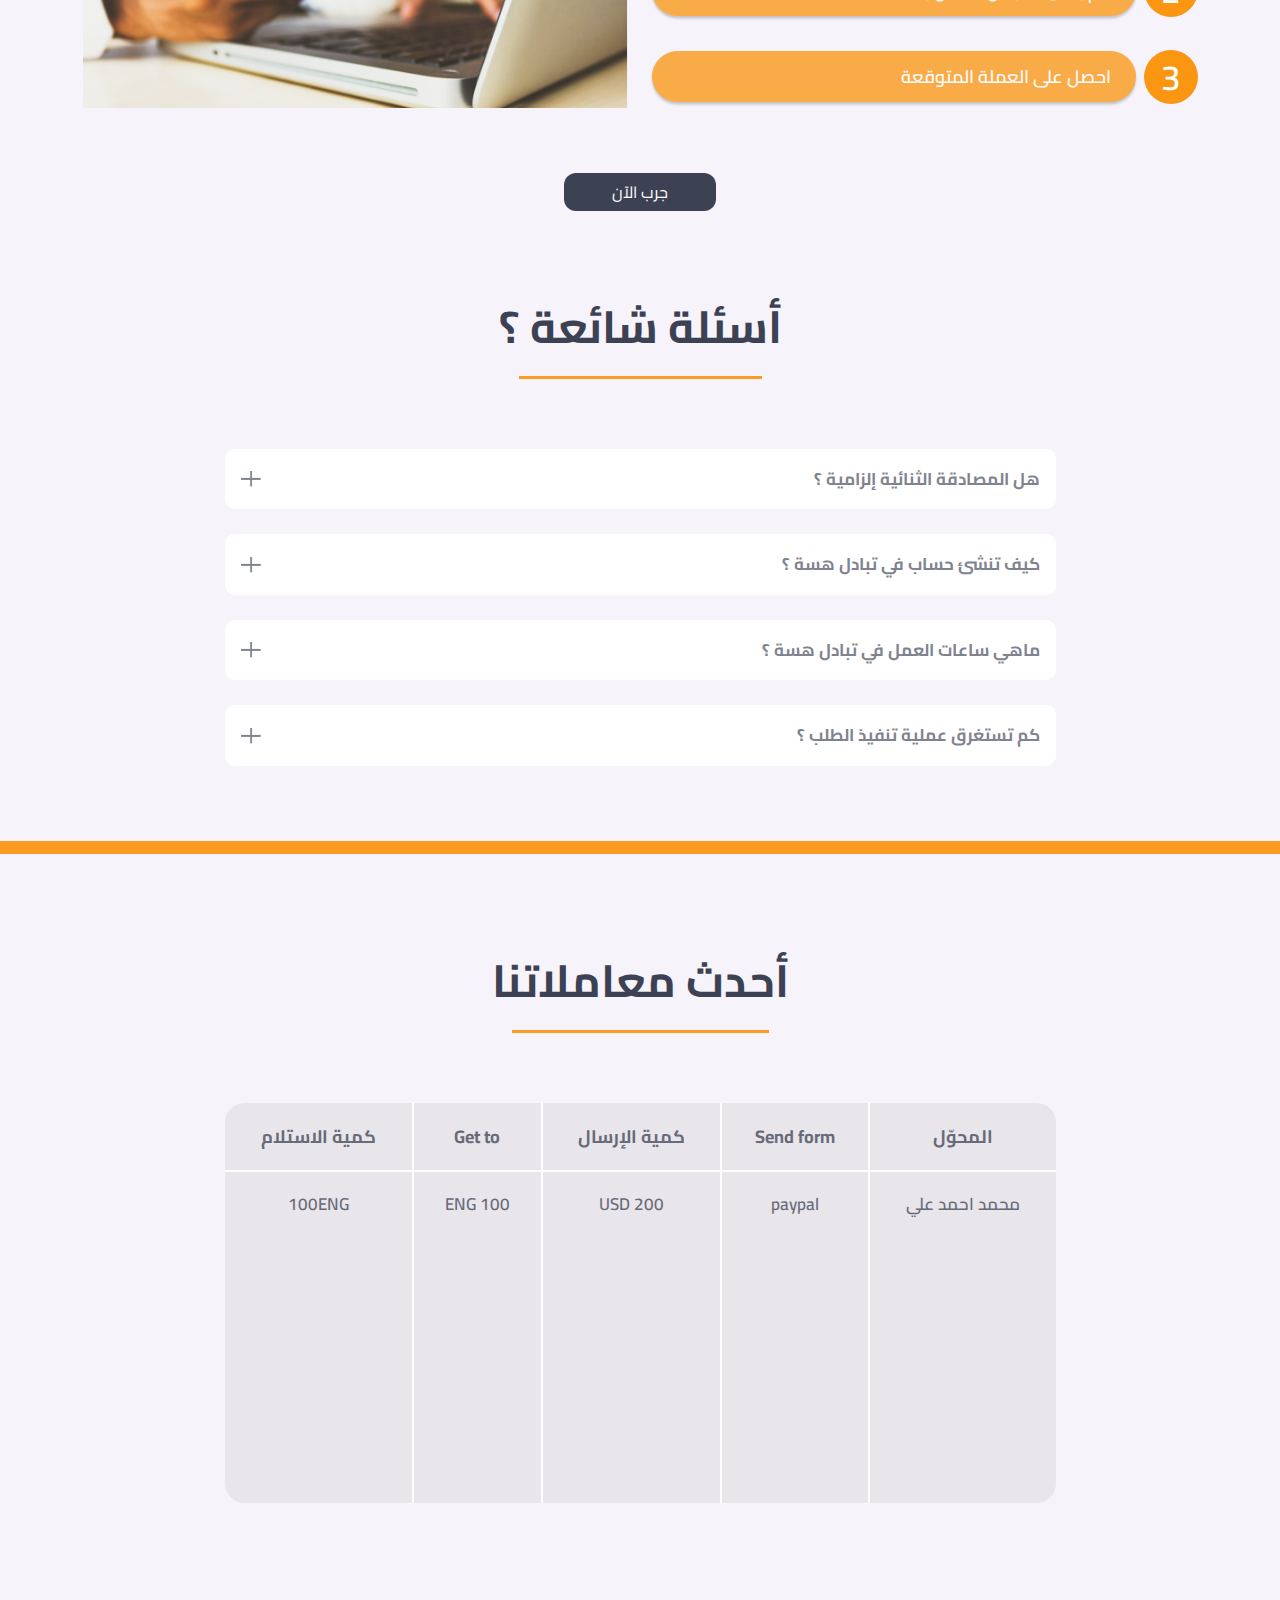
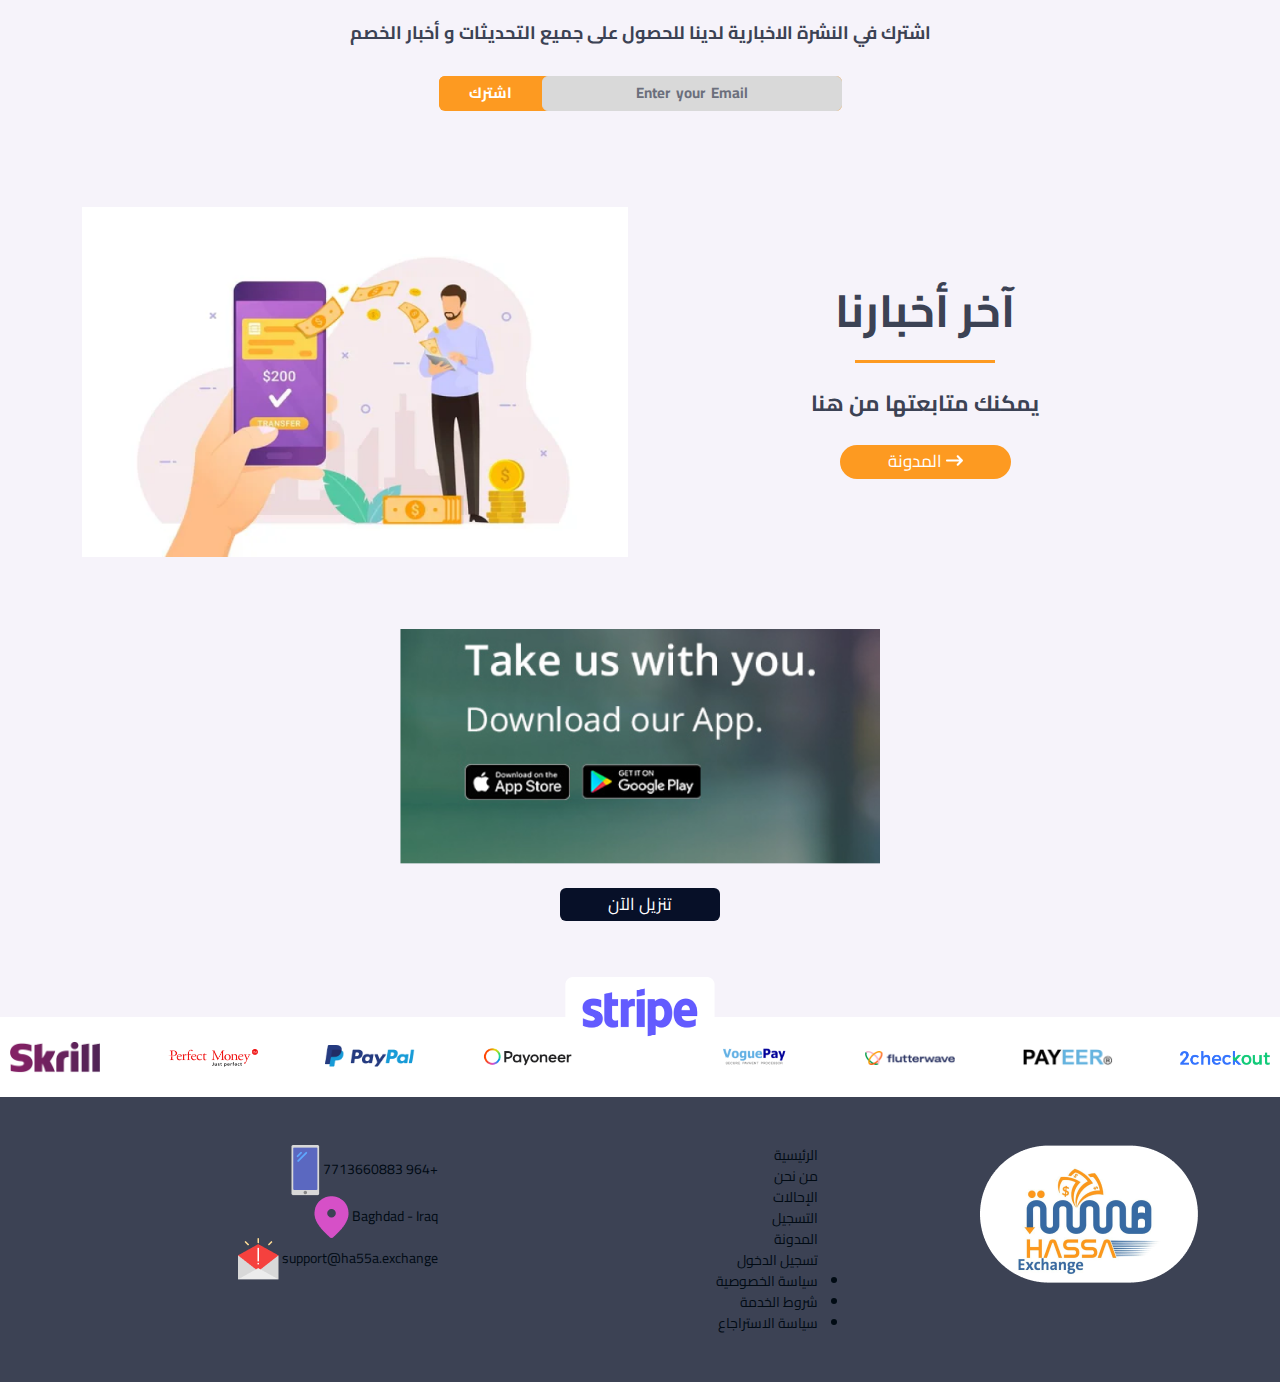
==== commit fc69e25a: "last update" ====
--- a/index.html
+++ b/index.html
@@ -88,7 +88,8 @@
               <br>
               الآمنة و المناسبة
             </h6>
-            <div class="btn-alt rounded-pill w-fit px-2 bg-p">إحدى خدمات شركة هسة للتجارة الإلكترونية والخدمات الرقمية</div>
+            <div class="btn-alt rounded-pill w-fit px-2 bg-p">إحدى خدمات شركة هسة للتجارة الإلكترونية والخدمات الرقمية
+            </div>
           </div>
         </div>
         <div class="col-12 col-md-6 col-lg-5 col-xl-4">
@@ -161,7 +162,7 @@
   </section>
   <!-- End Section Content -->
   <!-- Start Section Content -->
-  <section class="py-5">
+  <section class="py-5 after-border-section">
     <div class="container-xl">
       <h5 class="main-heading sm-mb">ميزاتنا الخاصة</h5>
       <p class="title-heading mb-5">نحن ندعم الخدمات والميزات الأكثر أماناً . يدعم هذا الموقع الآمن واجهة سهلة
@@ -266,24 +267,396 @@
   </section>
   <!-- End Section Content -->
   <!-- Start Section Content -->
-  <section class="py-5">
-    <div class="container">
-      <h5 class="main-heading sm-mb">ماذا يقول عملائنا عن خدماتنا ؟</h5>
+  <section class="py-5 section-border">
+    <div class="container">
+      <h5 class="main-heading">ماذا يقول عملائنا عن خدماتنا ؟</h5>
       <!-- Swiper -->
       <div class="swiper mySwiper testimonial-swiper">
         <div class="swiper-wrapper">
-          <div class="swiper-slide">Slide 1</div>
-          <div class="swiper-slide"></div>
-          <div class="swiper-slide"></div>
-          <div class="swiper-slide"></div>
-        </div>
-        <div class="swiper-button-next"></div>
-        <div class="swiper-button-prev"></div>
+          <div class="swiper-slide">
+            <div class="row g-4 justify-content-evenly">
+              <div class="col-12 col-sm-6 col-md-5 col-lg-4">
+                <div class="box-gray column-content testimonial">
+                  <div class="img-holder">
+                    <img src="img/user-img-2.png" alt="">
+                  </div>
+                  <h5 class="name">
+                    ليلى علي
+                  </h5>
+                  <ul class="list-disc">
+                    <li>
+                      <p class="des">
+                        أنا زبون قديم لشركة هسة
+                        أثق بخدماتهم.
+                      </p>
+                    </li>
+                  </ul>
+                </div>
+              </div>
+              <div class="col-12 col-sm-6 col-md-5 col-lg-4">
+                <div class="box-gray column-content testimonial">
+                  <div class="img-holder">
+                    <img src="img/user-img-1.png" alt="">
+                  </div>
+                  <h5 class="name">
+                    أحمد سالم
+                  </h5>
+                  <ul class="list-disc">
+                    <li>
+                      <p class="des">
+                        هذا موقع موثوق . إجراءات
+                        عملهم سهلة الاستخدام .
+                      </p>
+                    </li>
+                  </ul>
+                </div>
+              </div>
+            </div>
+          </div>
+          <div class="swiper-slide">
+            <div class="row g-4 justify-content-evenly">
+              <div class="col-12 col-sm-6 col-md-5 col-lg-4">
+                <div class="box-gray column-content testimonial">
+                  <div class="img-holder">
+                    <img src="img/user-img-2.png" alt="">
+                  </div>
+                  <h5 class="name">
+                    ليلى علي
+                  </h5>
+                  <ul class="list-disc">
+                    <li>
+                      <p class="des">
+                        أنا زبون قديم لشركة هسة
+                        أثق بخدماتهم.
+                      </p>
+                    </li>
+                  </ul>
+                </div>
+              </div>
+              <div class="col-12 col-sm-6 col-md-5 col-lg-4">
+                <div class="box-gray column-content testimonial">
+                  <div class="img-holder">
+                    <img src="img/user-img-1.png" alt="">
+                  </div>
+                  <h5 class="name">
+                    أحمد سالم
+                  </h5>
+                  <ul class="list-disc">
+                    <li>
+                      <p class="des">
+                        هذا موقع موثوق . إجراءات
+                        عملهم سهلة الاستخدام .
+                      </p>
+                    </li>
+                  </ul>
+                </div>
+              </div>
+            </div>
+          </div>
+          <div class="swiper-slide">
+            <div class="row g-4 justify-content-evenly">
+              <div class="col-12 col-sm-6 col-md-5 col-lg-4">
+                <div class="box-gray column-content testimonial">
+                  <div class="img-holder">
+                    <img src="img/user-img-2.png" alt="">
+                  </div>
+                  <h5 class="name">
+                    ليلى علي
+                  </h5>
+                  <ul class="list-disc">
+                    <li>
+                      <p class="des">
+                        أنا زبون قديم لشركة هسة
+                        أثق بخدماتهم.
+                      </p>
+                    </li>
+                  </ul>
+                </div>
+              </div>
+              <div class="col-12 col-sm-6 col-md-5 col-lg-4">
+                <div class="box-gray column-content testimonial">
+                  <div class="img-holder">
+                    <img src="img/user-img-1.png" alt="">
+                  </div>
+                  <h5 class="name">
+                    أحمد سالم
+                  </h5>
+                  <ul class="list-disc">
+                    <li>
+                      <p class="des">
+                        هذا موقع موثوق . إجراءات
+                        عملهم سهلة الاستخدام .
+                      </p>
+                    </li>
+                  </ul>
+                </div>
+              </div>
+            </div>
+          </div>
+        </div>
         <div class="swiper-pagination"></div>
       </div>
     </div>
   </section>
   <!-- End Section Content -->
+  <!-- Start Section Content -->
+  <section class="py-5 after-border-section">
+    <div class="container">
+      <div class="row g-4">
+        <div class="col-12 col-md-6 d-flex">
+          <div class="row g-4">
+            <div class="col-12 col-md-12 d-flex align-items-center gap-2">
+              <div class="circle-number">1</div>
+              <div class="main-info">إقران عملتك</div>
+            </div>
+            <div class="col-12 col-md-12 d-flex align-items-center gap-2">
+              <div class="circle-number">2</div>
+              <div class="main-info">قم بتأكيد التبادل الخاص بك</div>
+            </div>
+            <div class="col-12 col-md-12 d-flex align-items-center gap-2">
+              <div class="circle-number">3</div>
+              <div class="main-info">احصل على العملة المتوقعة</div>
+            </div>
+          </div>
+        </div>
+        <div class="col-12 col-md-6">
+          <div class="image-custom-one">
+            <img src="img/info-img.png" alt="">
+          </div>
+        </div>
+        <div class="col-12 col-md-12">
+          <div class="btn-holder w-100 text-center mt-5">
+            <a href="#" class="btn-alt alt-light-bg px-5">جرب الآن</a>
+          </div>
+        </div>
+      </div>
+    </div>
+  </section>
+  <!-- End Section Content -->
+  <!-- Start Section Content -->
+  <section class="py-5 section-border">
+    <div class="container">
+      <h5 class="main-heading alt-color-light">أسئلة شائعة ؟</h5>
+      <div class="row justify-content-center">
+        <div class="col-12 col-md-10 col-lg-9">
+          <div class="accordion accordion-flush faq" id="accordionFlushExample">
+            <div class="accordion-item">
+              <h2 class="accordion-header">
+                <button class="accordion-button collapsed" type="button" data-bs-toggle="collapse"
+                  data-bs-target="#flush-collapseOne" aria-expanded="false">
+                  هل المصادقة الثنائية إلزامية ؟
+                </button>
+              </h2>
+              <div id="flush-collapseOne" class="accordion-collapse collapse">
+                <div class="accordion-body">
+                  Placeholder content for this accordion, which is intended to demonstrate the
+                </div>
+              </div>
+            </div>
+            <div class="accordion-item">
+              <h2 class="accordion-header">
+                <button class="accordion-button collapsed" type="button" data-bs-toggle="collapse"
+                  data-bs-target="#flush-collapseTwo" aria-expanded="false">
+                  كيف تنشئ حساب في تبادل هسة ؟
+                </button>
+              </h2>
+              <div id="flush-collapseTwo" class="accordion-collapse collapse">
+                <div class="accordion-body">
+                  Placeholder content for this accordion, which is intended to demonstrate the
+                </div>
+              </div>
+            </div>
+            <div class="accordion-item">
+              <h2 class="accordion-header">
+                <button class="accordion-button collapsed" type="button" data-bs-toggle="collapse"
+                  data-bs-target="#flush-collapseThree" aria-expanded="false">
+                  ماهي ساعات العمل في تبادل هسة ؟
+                </button>
+              </h2>
+              <div id="flush-collapseThree" class="accordion-collapse collapse">
+                <div class="accordion-body">
+                  Placeholder content for this accordion, which is intended to demonstrate the
+                </div>
+              </div>
+            </div>
+            <div class="accordion-item">
+              <h2 class="accordion-header">
+                <button class="accordion-button collapsed" type="button" data-bs-toggle="collapse"
+                  data-bs-target="#flush-collapseFour" aria-expanded="false">
+                  كم تستغرق عملية تنفيذ الطلب ؟
+                </button>
+              </h2>
+              <div id="flush-collapseFour" class="accordion-collapse collapse">
+                <div class="accordion-body">
+                  Placeholder content for this accordion, which is intended to demonstrate the
+                </div>
+              </div>
+            </div>
+          </div>
+        </div>
+      </div>
+    </div>
+  </section>
+  <!-- End Section Content -->
+  <!-- Start Section Content -->
+  <section class="py-5 after-border-section">
+    <div class="container">
+      <h5 class="main-heading alt-color-light">أحدث معاملاتنا</h5>
+      <div class="row justify-content-center">
+        <div class="col-12 col-md-10 col-lg-9">
+          <div class="table-responsive">
+            <table class="table main-table" style="height: 400px">
+              <thead>
+                <tr>
+                  <th>المحوّل</th>
+                  <th>Send form</th>
+                  <th>كمية الإرسال</th>
+                  <th>Get to</th>
+                  <th>كمية الاستلام</th>
+                </tr>
+              </thead>
+              <tbody>
+                <tr>
+                  <td>محمد احمد علي</td>
+                  <td>paypal</td>
+                  <td>200 USD</td>
+                  <td>100 ENG</td>
+                  <td>100ENG</td>
+                </tr>
+              </tbody>
+            </table>
+          </div>
+        </div>
+      </div>
+      <form action="" class="box-subscribe">
+        <p class="title">اشترك في النشرة الاخبارية لدينا للحصول على جميع التحديثات و أخبار الخصم</p>
+        <div class="holder">
+          <input type="email" name="" value="" placeholder="Enter  your  Email">
+          <button>اشترك</button>
+        </div>
+      </form>
+    </div>
+  </section>
+  <!-- End Section Content -->
+  <!-- Start Section Content -->
+  <section class="py-5">
+    <div class="container">
+      <div class="row g-4">
+        <div class="col-12 col-md-6 flex-center-column">
+          <h5 class="main-heading alt-color-light mb-5">آخر أخبارنا</h5>
+          <p class="title-heading fs-22px alt-color-light mb-4">
+            يمكنك متابعتها من هنا
+          </p>
+          <a href="#" class="main-btn rounded-pill px-5 fs-17px">
+            <i class="fa-solid fa-arrow-right-long"></i>
+            المدونة
+          </a>
+        </div>
+        <div class="col-12 col-md-6">
+          <div class="image-custom-one long-height">
+            <img src="img/info-img-2.png" alt="">
+          </div>
+        </div>
+        <div class="col-12 col-md-12">
+          <div class="image-custom-one w-fit mx-auto mt-5">
+            <img src="img/info-img-3.png" alt="">
+          </div>
+        </div>
+        <div class="col-12 col-md-12">
+          <div class="btn-holder text-center">
+            <button class="btn-alt px-5 fs-17px rounded-2">تنزيل الآن</button>
+          </div>
+        </div>
+      </div>
+    </div>
+  </section>
+  <!-- End Section Content -->
+  <!-- Start Section Content -->
+  <section class="partners pt-2 pt-md-5">
+    <div class="partners-container">
+      <div class="partner-img">
+        <img src="img/partners-1.png" alt="partner image">
+      </div>
+      <div class="partner-img">
+        <img src="img/partners-2.png" alt="partner image">
+      </div>
+      <div class="partner-img">
+        <img src="img/partners-3.png" alt="partner image">
+      </div>
+      <div class="partner-img">
+        <img src="img/partners-4.png" alt="partner image">
+      </div>
+      <div class="partner-img floor">
+        <img src="img/partners-5.png" alt="partner image">
+      </div>
+      <div class="partner-img">
+        <img src="img/partners-6.png" alt="partner image">
+      </div>
+      <div class="partner-img">
+        <img src="img/partners-7.png" alt="partner image">
+      </div>
+      <div class="partner-img">
+        <img src="img/partners-8.png" alt="partner image">
+      </div>
+      <div class="partner-img">
+        <img src="img/partners-9.png" alt="partner image">
+      </div>
+    </div>
+  </section>
+  <!-- End Section Content -->
+  <!-- Start Footer -->
+  <footer class="main-footer py-5">
+    <div class="container">
+      <div class="row g-4">
+        <div class="col-12 col-md-4">
+          <div class="logo-footer">
+            <img src="img/logo-footer.png" alt="logo">
+          </div>
+        </div>
+        <div class="col-12 col-md-4">
+          <div class="lists-holder">
+            <ul class="list-footer">
+              <li><a href="index.html">الرئيسية</a></li>
+              <li><a href="#">من نحن</a></li>
+              <li><a href="#">الإحالات</a></li>
+              <li><a href="#">التسجيل</a></li>
+            </ul>
+            <ul class="list-footer">
+              <li><a href="#">المدونة</a></li>
+              <li><a href="#">تسجيل الدخول</a></li>
+              <li>
+                <ul class="list-disc">
+                  <li><a href="#">سياسة الخصوصية</a></li>
+                  <li><a href="#">شروط الخدمة</a></li>
+                  <li><a href="#">سياسة الاستراجاع</a></li>
+                </ul>
+              </li>
+            </ul>
+          </div>
+        </div>
+        <div class="col-12 col-md-4">
+          <ul class="list-footer-icon">
+            <li>
+              <span>+964 7713660883</span>
+              <img src="img/footer-icon-1.png" alt="footer icon">
+            </li>
+            <li>
+              <span>Baghdad - Iraq</span>
+              <img src="img/footer-icon-2.png" alt="footer icon">
+            </li>
+            <li>
+              <span>support@ha55a.exchange</span>
+              <img src="img/footer-icon-3.png" alt="footer icon">
+            </li>
+          </ul>
+        </div>
+      </div>
+    </div>
+  </footer>
+  <!-- End Footer -->
+
+
+
 
   <!-- Bootstrap Framework Js File -->
   <script src="js/bootstrap.bundle.min.js"></script>
--- a/css/main.css
+++ b/css/main.css
@@ -53,11 +53,11 @@
 }
 
 .fs-17px {
-  font-size: 17px;
+  font-size: 17px !important;
 }
 
 .fs-18px {
-  font-size: 18px;
+  font-size: 18px !important;
 }
 
 .fs-19px {
@@ -65,7 +65,27 @@
 }
 
 .fs-20px {
-  font-size: 20px;
+  font-size: 20px !important;
+}
+
+.fs-21px {
+  font-size: 21px !important;
+}
+
+.fs-22px {
+  font-size: 22px !important;
+}
+
+.fs-23px {
+  font-size: 23px !important;
+}
+
+.fs-24px {
+  font-size: 24px !important;
+}
+
+.fs-25px {
+  font-size: 25px !important;
 }
 
 .fs-26px {
@@ -98,6 +118,10 @@
   color: #071028;
 }
 
+.alt-color-light {
+  color: #3C4254 !important;
+}
+
 .gray-color {
   color: #7b7b7b;
 }
@@ -133,6 +157,10 @@
 
 .dir-ltr {
   direction: ltr !important;
+}
+
+.after-border-section {
+  padding-top: 100px !important;
 }
 
 .main-btn {
@@ -144,18 +172,32 @@
   background-color: #fd9a21;
 }
 .main-btn:hover {
+  color: #fff;
   background-color: #ed8e1a;
 }
 
 .btn-alt {
   padding: 4px 30px;
+  border-radius: 12px;
   font-size: 16px;
   color: #fff;
+  transition: 0.3s;
   background-color: #071028;
+}
+.btn-alt:hover {
+  background-color: #3C4254;
+  color: #fff;
 }
 .btn-alt.bg-p {
   padding-top: 15px;
   padding-bottom: 15px;
+}
+.btn-alt.alt-light-bg {
+  background-color: #3C4254;
+}
+.btn-alt.alt-light-bg:hover {
+  background-color: #071028;
+  color: #fff;
 }
 
 .main-heading {
@@ -165,7 +207,7 @@
   margin: 0 auto;
   color: #071028;
   font-weight: 700;
-  font-size: 35px;
+  font-size: 45px;
   margin-bottom: 95px;
 }
 .main-heading::before {
@@ -215,7 +257,7 @@
 
 .blocks-grid {
   display: grid;
-  grid-template-columns: repeat(auto-fit, minmax(250px, 1fr));
+  grid-template-columns: repeat(auto-fit, minmax(200px, 1fr));
   gap: 30px;
 }
 .blocks-grid.j-two {
@@ -231,7 +273,7 @@
   min-height: 100px;
   background-color: #D9D9D9;
   padding: 20px;
-  border-radius: 20px;
+  border-radius: 15px;
 }
 .box-gray.column-content {
   flex-direction: column;
@@ -269,11 +311,35 @@
   left: -15px;
   top: 50%;
   width: 3px;
-  height: calc(100% - 20px);
+  height: calc(100% - 15px);
   transform: translateY(-50%);
   background-color: #071028;
   opacity: 0.6;
   border-radius: 80px;
+}
+.box-gray.testimonial {
+  margin-top: 65px;
+}
+.box-gray.testimonial .img-holder {
+  position: absolute;
+  top: -50px;
+  left: 50%;
+  transform: translateX(-50%);
+  width: 100px;
+  height: 100px;
+  border-radius: 50%;
+}
+.box-gray.testimonial .img-holder img {
+  border-radius: 50%;
+}
+.box-gray.testimonial .name {
+  margin-top: 20px;
+  font-size: 27px;
+  opacity: 0.75;
+}
+.box-gray.testimonial .des {
+  font-size: 16px;
+  opacity: 0.75;
 }
 
 .box-border {
@@ -295,12 +361,70 @@
   top: calc(50% - 10px);
   transform: translateY(-50%);
 }
-.box-border .icon i, .box-border .icon svg {
+.box-border .icon i,
+.box-border .icon svg {
   font-size: 37px;
 }
 .box-border .name {
   font-size: 25px;
   font-weight: 700;
+}
+
+.box-subscribe {
+  margin-top: 100px;
+  flex-direction: column;
+  display: flex;
+  align-items: center;
+  justify-content: center;
+}
+.box-subscribe .title {
+  margin-bottom: 30px;
+  font-weight: 700;
+  font-size: 18px;
+  color: #3C4254;
+}
+.box-subscribe .holder {
+  background-color: #fd9a21;
+  border-radius: 6px;
+  display: flex;
+  align-items: center;
+  justify-content: center;
+}
+.box-subscribe .holder input {
+  width: 300px;
+  max-width: 100%;
+  text-align: center;
+  background-color: #D9D9D9;
+  border: 1px solid #D9D9D9;
+  padding: 6px 15px;
+  border-radius: 6px;
+}
+.box-subscribe .holder input::-moz-placeholder {
+  font-weight: 700;
+  font-size: 15px;
+  color: #3C4254;
+  opacity: 0.7;
+}
+.box-subscribe .holder input::placeholder {
+  font-weight: 700;
+  font-size: 15px;
+  color: #3C4254;
+  opacity: 0.7;
+}
+.box-subscribe .holder input:focus::-moz-placeholder {
+  opacity: 0;
+}
+.box-subscribe .holder input:focus::placeholder {
+  opacity: 0;
+}
+.box-subscribe .holder button {
+  font-weight: 700;
+  font-size: 15px;
+  text-align: center;
+  padding: 6px 30px;
+  border-radius: 6px;
+  color: #fff;
+  background-color: #fd9a21;
 }
 
 * {
@@ -358,10 +482,14 @@
   transition: 0.3s;
 }
 
-input, select, textarea {
+input,
+select,
+textarea {
   transition: 0.3s;
 }
-input:focus, select:focus, textarea:focus {
+input:focus,
+select:focus,
+textarea:focus {
   transition: 0.3s;
   box-shadow: none !important;
   border: 1px solid #fd9a21 !important;
@@ -377,6 +505,111 @@
   height: 3px;
   opacity: 0.6;
   background-color: #071028;
+}
+
+.list-disc {
+  list-style: disc;
+}
+
+.circle-number {
+  width: 54px;
+  height: 54px;
+  border-radius: 50%;
+  display: flex;
+  align-items: center;
+  justify-content: center;
+  font-size: 35px;
+  font-weight: 600;
+  color: #fff;
+  background-color: #fb9612;
+}
+
+.main-info {
+  flex-grow: 1;
+  padding: 12px 25px;
+  border-radius: 60px;
+  font-size: 18px;
+  font-weight: 600;
+  opacity: 0.77;
+  box-shadow: 0px 2.48506px 2.48506px rgba(0, 0, 0, 0.25);
+  color: #fff;
+  background-color: #fb9612;
+}
+
+.image-custom-one {
+  width: 100%;
+  height: 235px;
+}
+.image-custom-one img {
+  width: 100%;
+  height: 100%;
+  -o-object-fit: cover;
+     object-fit: cover;
+}
+.image-custom-one.long-height {
+  height: 350px;
+}
+.image-custom-one.long-height img {
+  -o-object-fit: unset;
+     object-fit: unset;
+}
+
+.testimonial-swiper {
+  height: -moz-fit-content;
+  height: fit-content;
+  padding-bottom: 40px;
+}
+.testimonial-swiper .swiper-pagination {
+  bottom: 0px;
+}
+.testimonial-swiper .swiper-pagination .swiper-pagination-bullet {
+  width: 13px;
+  height: 6px;
+  border-radius: 10px;
+  background-color: #625f5f;
+  transition: 0.4s;
+}
+.testimonial-swiper .swiper-pagination .swiper-pagination-bullet.swiper-pagination-bullet-active {
+  width: 22px;
+  background-color: #fd9a21;
+}
+
+.main-table {
+  background: rgba(217, 217, 217, 0.5);
+  border-radius: 20px;
+}
+.main-table thead th {
+  text-align: center;
+  border: 2px solid #fff;
+  border-top: 0;
+  padding: 20px;
+  font-weight: 700;
+  font-size: 18px;
+  vertical-align: middle;
+  color: #3C4254;
+  opacity: 0.75;
+}
+.main-table thead th:first-child {
+  border-right: 0;
+}
+.main-table thead th:last-child {
+  border-left: 0;
+}
+.main-table tbody td {
+  border: 2px solid #fff;
+  border-bottom: 0;
+  padding: 20px;
+  font-weight: 600;
+  font-size: 17px;
+  text-align: center;
+  color: #3C4254;
+  opacity: 0.75;
+}
+.main-table tbody td:first-child {
+  border-right: 0;
+}
+.main-table tbody td:last-child {
+  border-left: 0;
 }
 
 .main-nav {
@@ -530,12 +763,66 @@
   width: 140px;
 }
 
+.faq .accordion-item {
+  border-radius: 10px;
+  border: 0;
+}
+.faq .accordion-item .accordion-header .accordion-button {
+  font-weight: 700;
+  font-size: 17px;
+  border-radius: 10px;
+  background-color: #fff;
+  color: #3C4254;
+  opacity: 0.65;
+  padding: 20px 16px;
+  box-shadow: none;
+}
+.faq .accordion-item .accordion-header .accordion-button::after {
+  background-position: center;
+  opacity: 1;
+  background-image: url("../img/plus.png");
+}
+.faq .accordion-item .accordion-header .accordion-button[aria-expanded=true]::after {
+  opacity: 1;
+  transform: none;
+  background-image: url("../img/minus.png");
+}
+.faq .accordion-item:not(:last-child) {
+  margin-bottom: 25px;
+}
+
+.partners .partners-container {
+  display: flex;
+  align-items: center;
+  justify-content: space-between;
+  gap: 30px;
+  background-color: #fff;
+  padding: 3px 10px;
+}
+.partners .partners-container .partner-img {
+  position: relative;
+}
+.partners .partners-container .partner-img img {
+  width: 90px;
+}
+.partners .partners-container .partner-img.floor img {
+  position: absolute;
+  left: 50%;
+  transform: translateX(-50%);
+  top: -80px;
+  width: 150px;
+}
+
+.main-footer {
+  background-image: url("../img/footer-bg.png");
+}
+
 @media (min-width: 767.98px) and (max-width: 991.98px) {
   .t-s {
     font-size: 38px !important;
   }
   .btn-alt {
-    font-size: 13px !important;
+    font-size: 16px !important;
   }
   .Landing .box-white .input-group .input-group-text {
     font-size: 13px !important;
@@ -555,6 +842,19 @@
   .blocks-grid .box-gray.column-content .des {
     font-size: 12px;
   }
+  .main-table thead th {
+    font-size: 15px;
+  }
+  .partners .partners-container {
+    gap: 12px;
+  }
+  .partners .partners-container .partner-img img {
+    width: 80px;
+  }
+  .partners .partners-container .partner-img.floor img {
+    top: -60px;
+    width: 110px;
+  }
 }
 @media (max-width: 850px) {
   .blocks-grid .box-gray.column-content .name {
@@ -572,6 +872,12 @@
     height: 3px;
     transform: none;
   }
+  .box-subscribe {
+    margin-top: 35px;
+  }
+  .box-subscribe .title {
+    font-size: 16px;
+  }
 }
 @media (min-width: 575.98px) and (max-width: 767.98px) {
   .t-m {
@@ -596,6 +902,19 @@
     height: calc(100% - 20px) !important;
     transform: translateY(-50%) !important;
   }
+  .main-table thead th {
+    font-size: 16px;
+  }
+  .partners .partners-container {
+    gap: 6px;
+  }
+  .partners .partners-container .partner-img img {
+    width: 60px;
+  }
+  .partners .partners-container .partner-img.floor img {
+    top: -55px;
+    width: 90px;
+  }
 }
 @media (max-width: 575.98px) {
   .t-m {
@@ -609,7 +928,7 @@
   }
   .btn-alt {
     margin: auto;
-    font-size: 13px !important;
+    font-size: 14px !important;
     text-align: center;
   }
   .Landing .box-white .input-group .form-select {
@@ -635,10 +954,71 @@
   .box-border .number {
     font-size: 30px;
   }
-  .box-border .icon i, .box-border .icon svg {
+  .box-border .icon i,
+  .box-border .icon svg {
     font-size: 35px;
   }
   .box-border .name {
     font-size: 25px;
   }
+  .main-info {
+    font-size: 15px;
+  }
+  .circle-number {
+    font-size: 28px;
+  }
+  .faq .accordion-item .accordion-header .accordion-button {
+    font-size: 16px;
+  }
+  .main-table thead th {
+    font-size: 13px;
+  }
+  .box-subscribe {
+    margin-top: 30px;
+  }
+  .box-subscribe .title {
+    margin-bottom: 20px;
+    font-size: 14px;
+    text-align: center;
+  }
+  .box-subscribe .holder input {
+    width: 100%;
+  }
+  .box-subscribe .holder input::-moz-placeholder {
+    font-size: 15px;
+  }
+  .box-subscribe .holder input::placeholder {
+    font-size: 15px;
+  }
+  .box-subscribe button {
+    font-size: 15px;
+    padding: 6px 20px;
+  }
+  .faq .accordion-item .accordion-header .accordion-button {
+    font-size: 14px;
+  }
+  .faq .accordion-item .accordion-header .accordion-button::after {
+    background-size: 0.9rem;
+  }
+  .partners .partners-container {
+    position: relative;
+    gap: 15px;
+    flex-wrap: wrap;
+    justify-content: center;
+    padding: 3px 10px 15px;
+  }
+  .partners .partners-container .partner-img {
+    position: unset;
+  }
+  .partners .partners-container .partner-img img {
+    width: 70px;
+  }
+  .partners .partners-container .partner-img.floor img {
+    top: -20px;
+    width: 80px;
+  }
+  .image-custom-one img {
+    -o-object-fit: contain;
+       object-fit: contain;
+  }
 }/*# sourceMappingURL=main.css.map */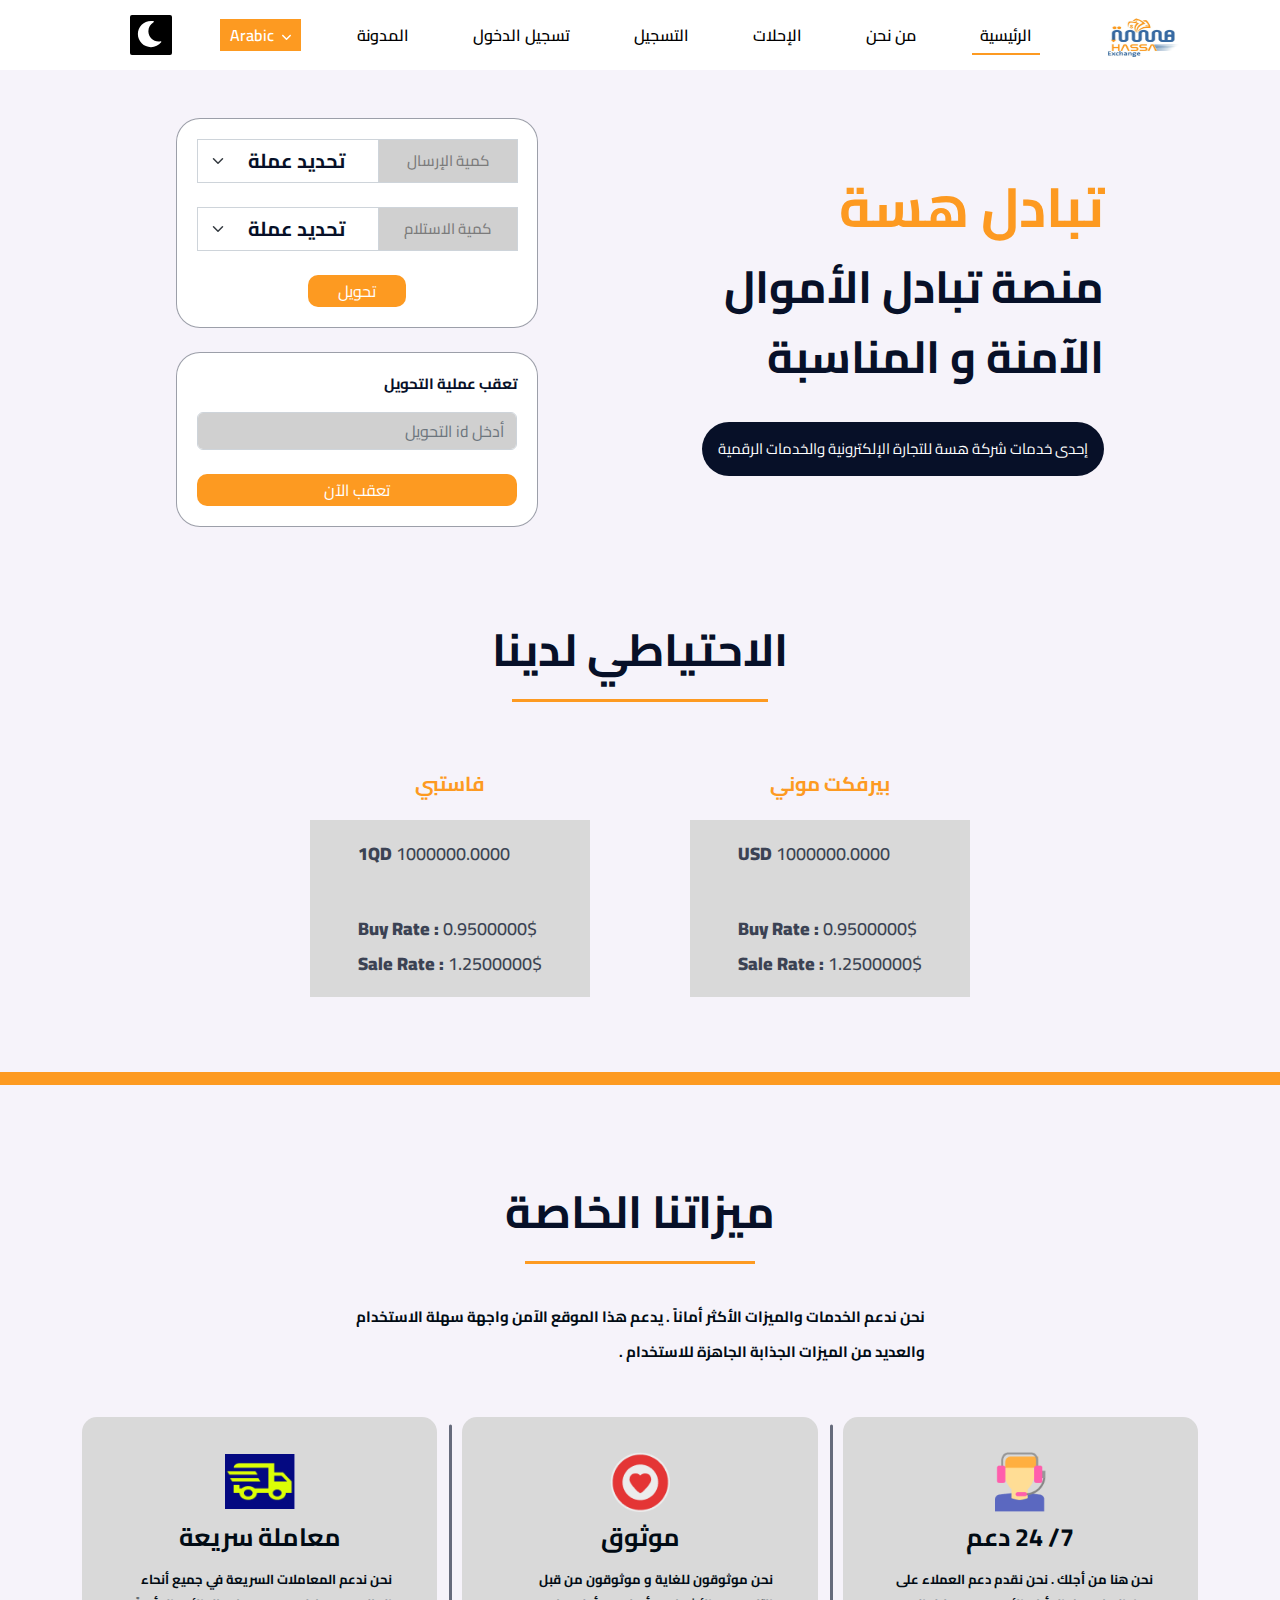
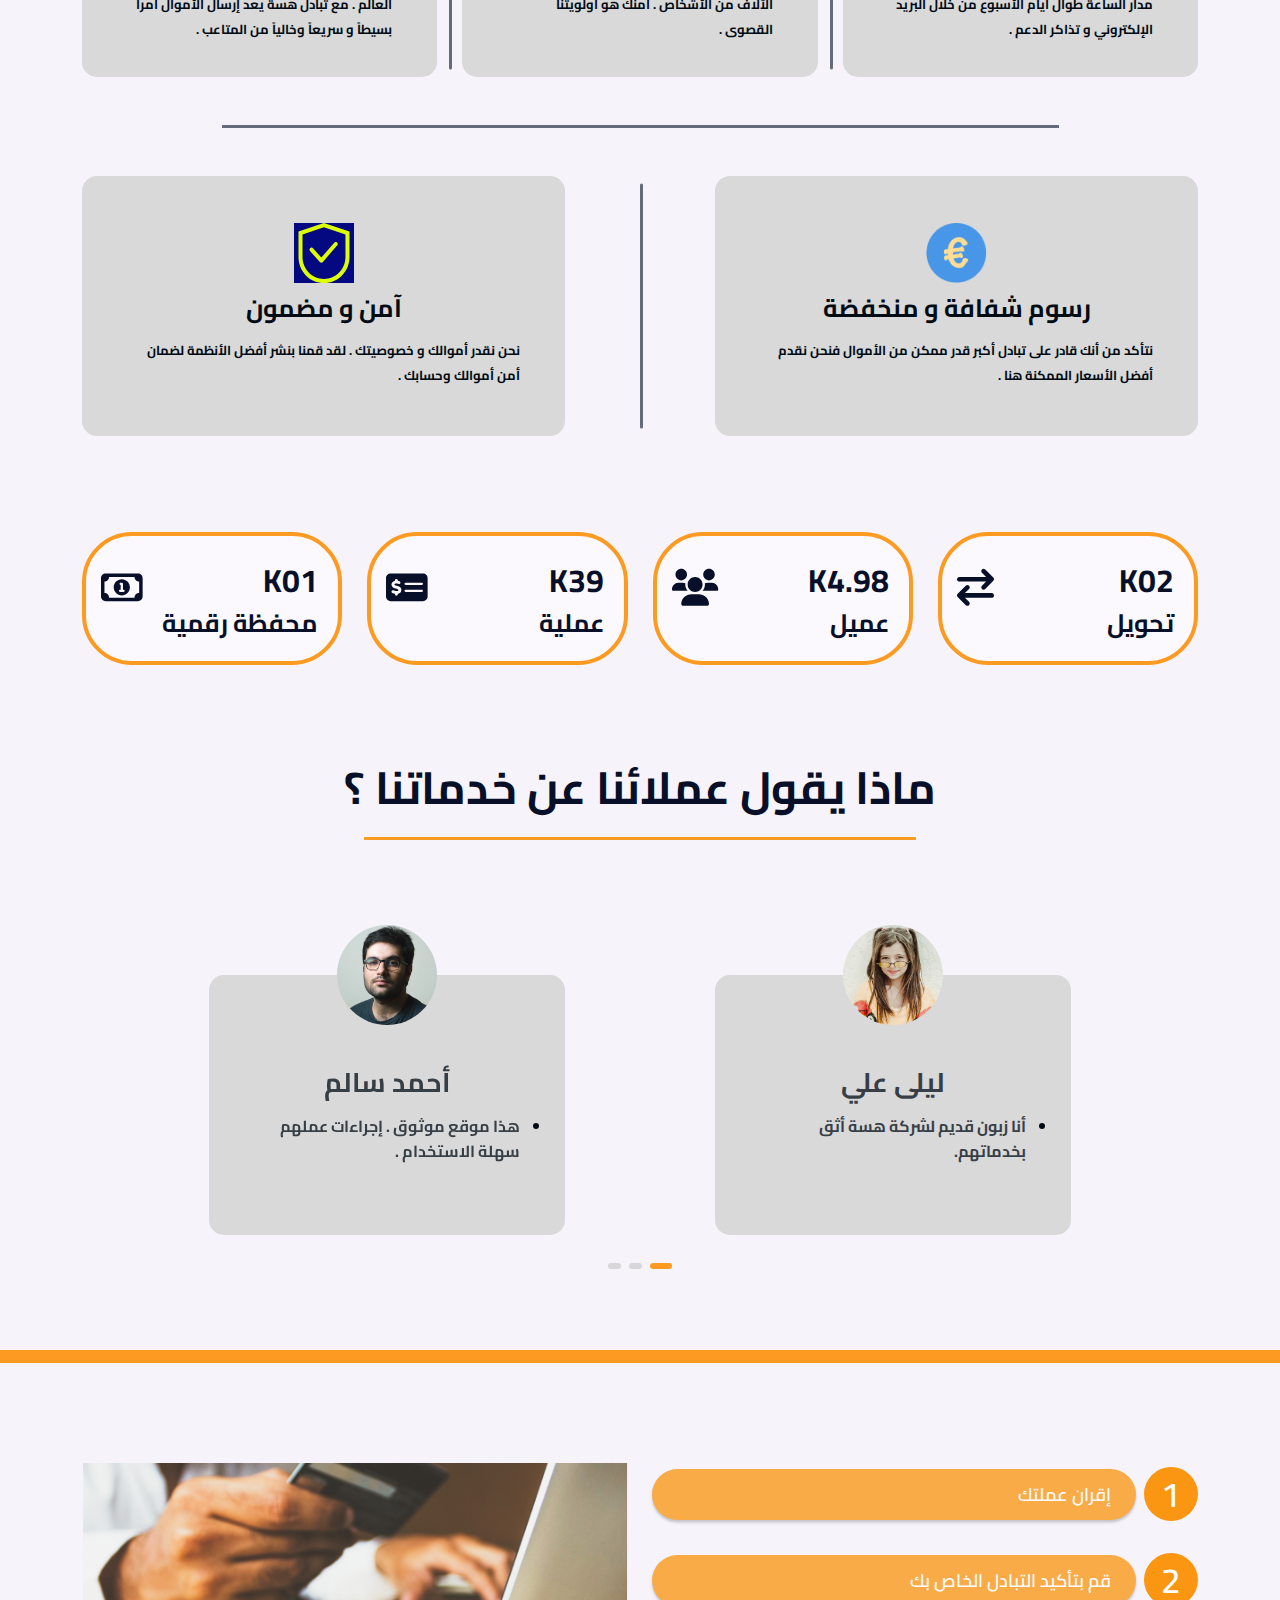
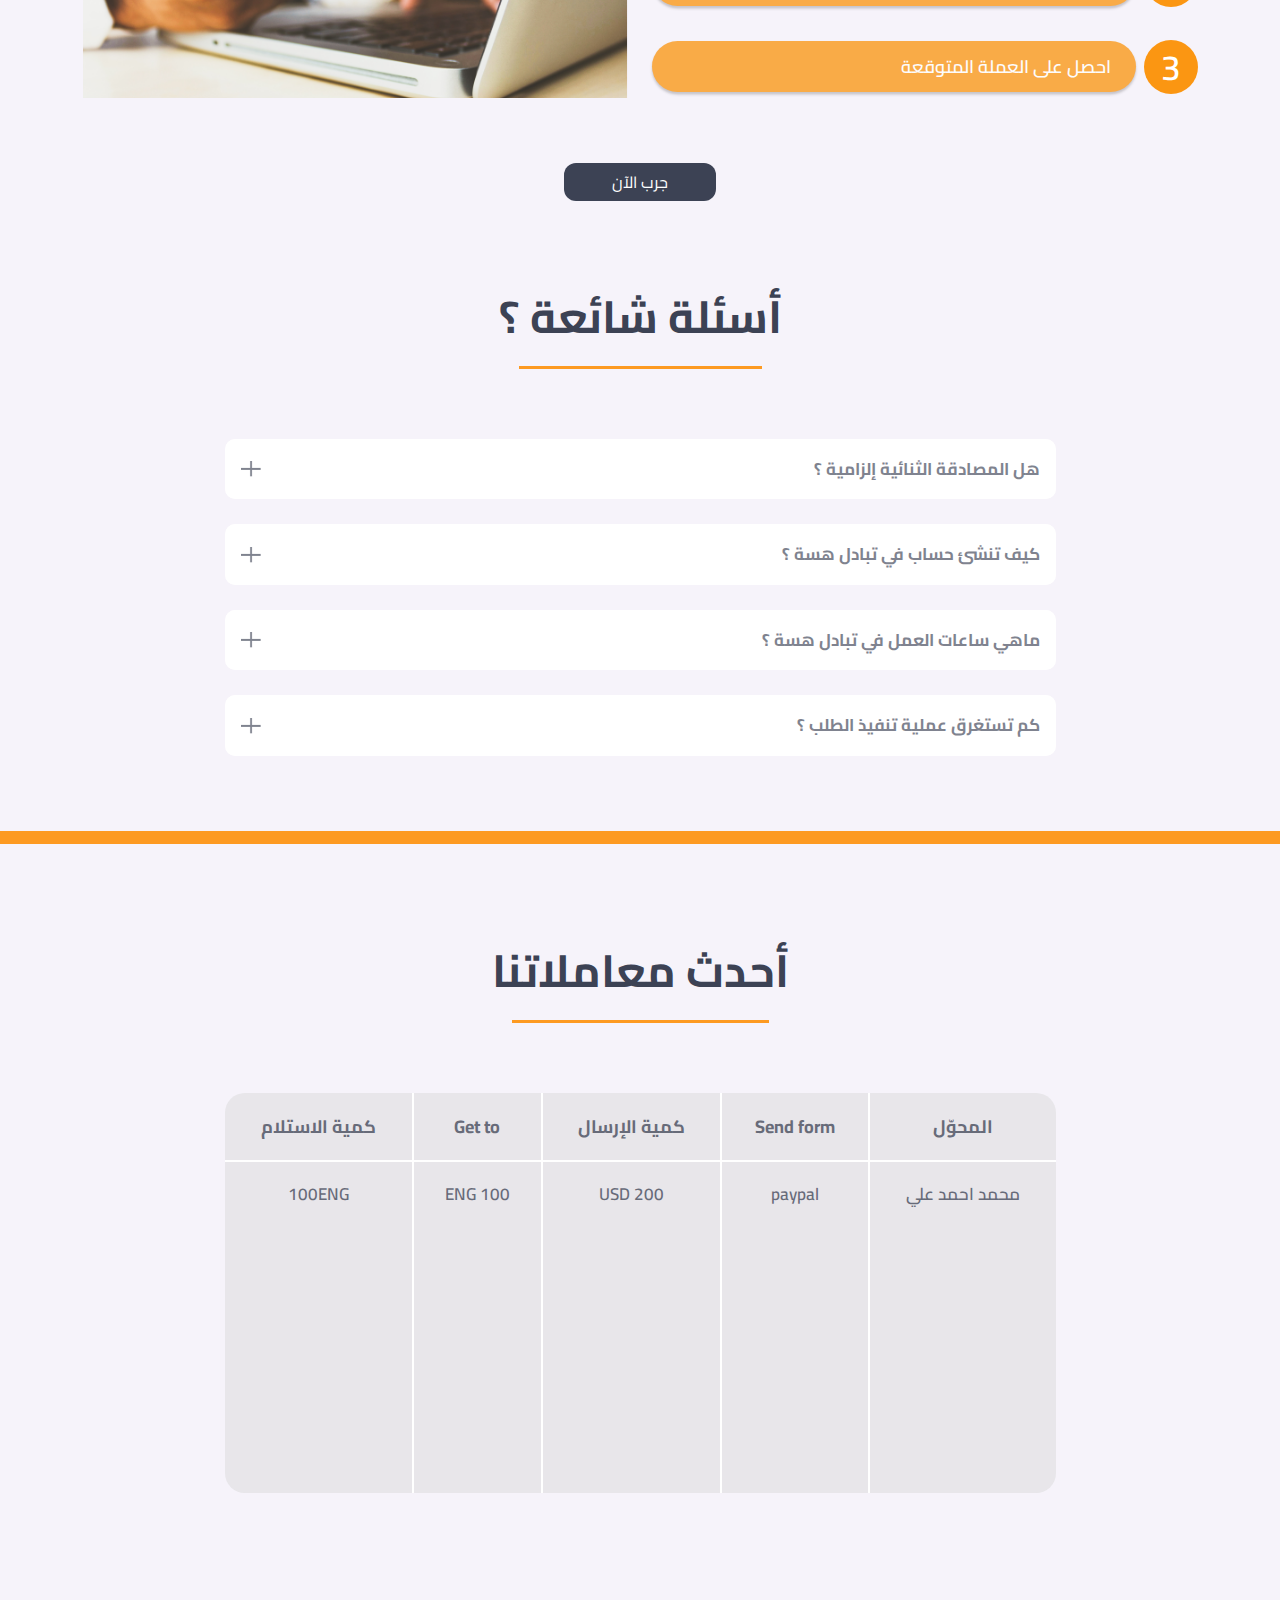
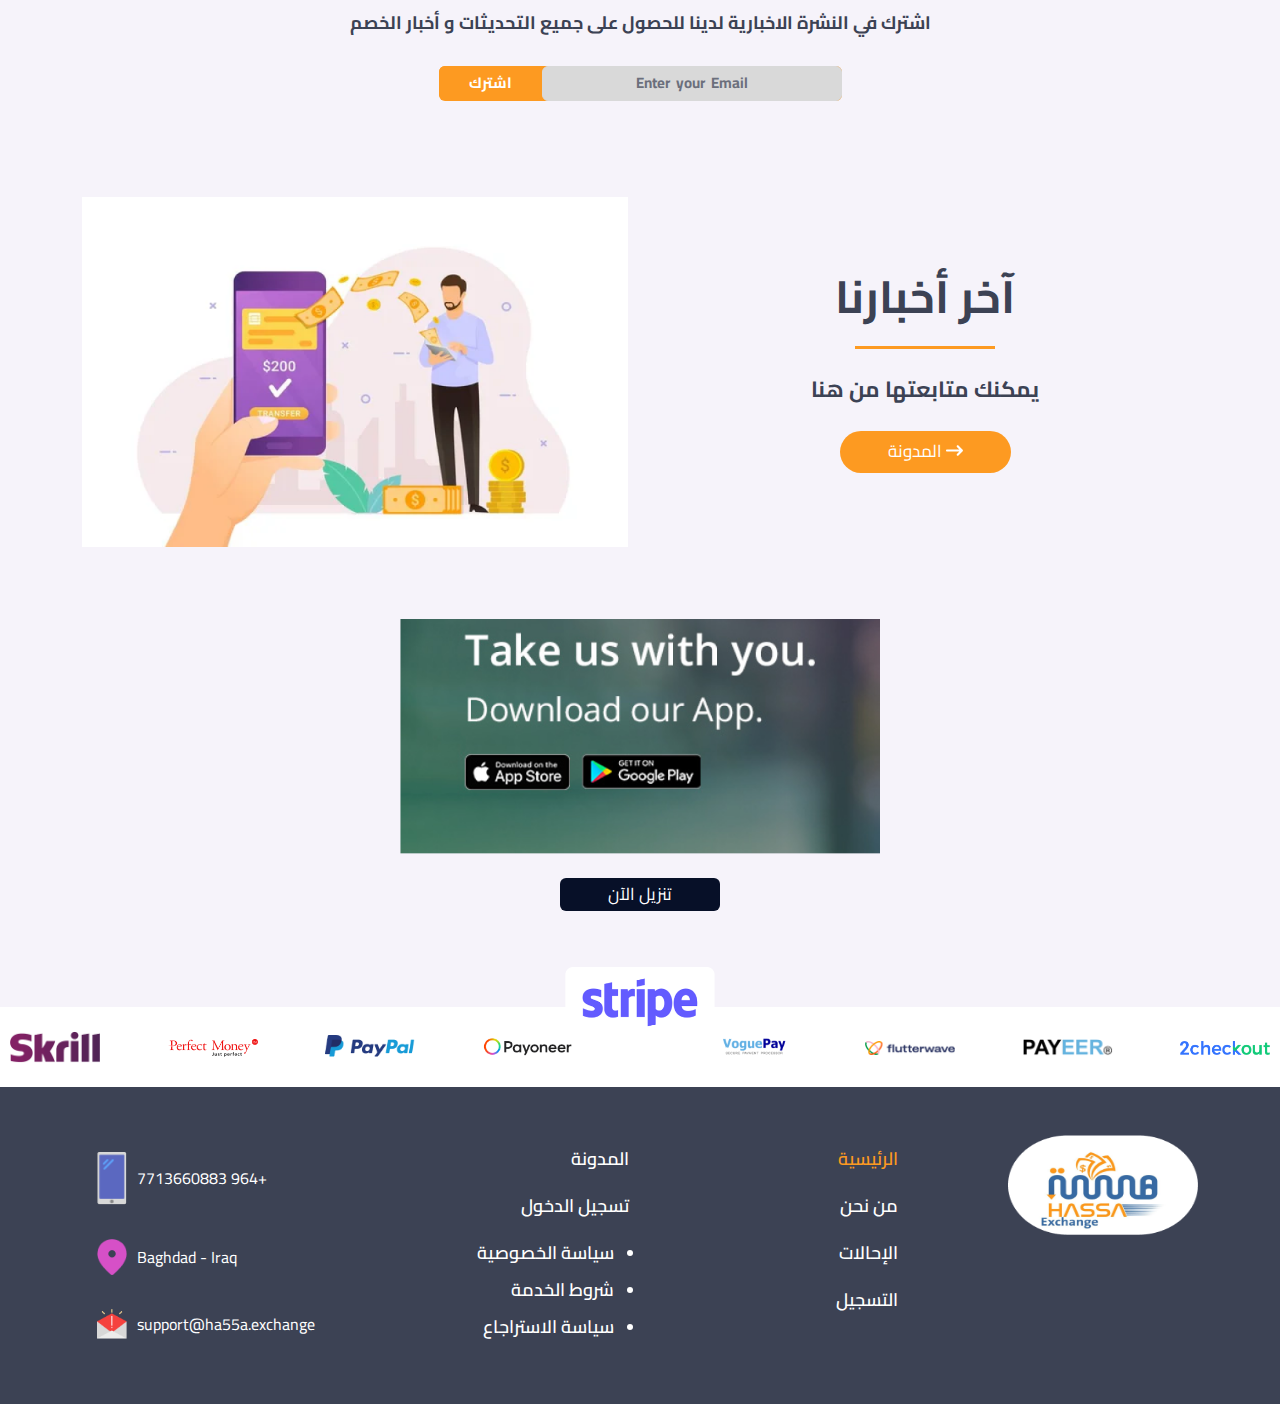
==== commit 0828fa62: "last update" ====
--- a/index.html
+++ b/index.html
@@ -82,13 +82,13 @@
       <div class="row g-3 justify-content-center">
         <div class="col-12 col-md-6 d-flex align-items-center">
           <div class="text-content w-100">
-            <h5 class="t-m mb-4">تبادل هسة </h5>
-            <h6 class="t-s  mb-3 mb-md-5">
+            <h5 class="t-m">تبادل هسة </h5>
+            <h6 class="t-s">
               منصة تبادل الأموال
               <br>
               الآمنة و المناسبة
             </h6>
-            <div class="btn-alt rounded-pill w-fit px-2 bg-p">إحدى خدمات شركة هسة للتجارة الإلكترونية والخدمات الرقمية
+            <div class="btn-alt rounded-pill w-fit p-3">إحدى خدمات شركة هسة للتجارة الإلكترونية والخدمات الرقمية
             </div>
           </div>
         </div>
@@ -140,21 +140,21 @@
   <section class="py-5 section-border">
     <div class="container">
       <h5 class="main-heading">الاحتياطي لدينا</h5>
-      <div class="row justify-content-center g-4">
-        <div class="col-12 col-md-4">
+      <div class="row justify-content-center g-3 g-md-4">
+        <div class="col-12 col-md-5 col-lg-4">
           <h6 class="medium-heading text-center mb-4">بيرفكت موني</h6>
-          <div class="box-gray rounded-0 dir-ltr flex-left-column w-fit px-5 mx-auto">
-            <p class="alt-color fs-18px opacity-75 fw-600 mb-5"><strong>USD</strong> 1000000.0000</p>
-            <p class="alt-color fs-18px opacity-75 fw-600 mb-2"><strong>Buy Rate :</strong> 0.9500000$</p>
-            <p class="alt-color fs-18px opacity-75 fw-600 mb-0"><strong>Sale Rate :</strong> 1.2500000$</p>
-          </div>
-        </div>
-        <div class="col-12 col-md-4">
+          <div class="box-gray state align-items-center align-items-md-start w-fit-full px-5">
+            <p class="state-number mb-5"><strong>USD</strong> 1000000.0000</p>
+            <p class="state-number mb-2"><strong>Buy Rate :</strong> 0.9500000$</p>
+            <p class="state-number mb-0"><strong>Sale Rate :</strong> 1.2500000$</p>
+          </div>
+        </div>
+        <div class="col-12 col-md-5 col-lg-4">
           <h6 class="medium-heading text-center mb-4">فاستبي</h6>
-          <div class="box-gray rounded-0 dir-ltr flex-left-column w-fit px-5 mx-auto">
-            <p class="alt-color fs-18px opacity-75 fw-600 mb-5"><strong>1QD</strong> 1000000.0000</p>
-            <p class="alt-color fs-18px opacity-75 fw-600 mb-2"><strong>Buy Rate :</strong> 0.9500000$</p>
-            <p class="alt-color fs-18px opacity-75 fw-600 mb-0"><strong>Sale Rate :</strong> 1.2500000$</p>
+          <div class="box-gray state align-items-center align-items-md-start w-fit-full px-5">
+            <p class="state-number mb-5"><strong>1QD</strong> 1000000.0000</p>
+            <p class="state-number mb-2"><strong>Buy Rate :</strong> 0.9500000$</p>
+            <p class="state-number mb-0"><strong>Sale Rate :</strong> 1.2500000$</p>
           </div>
         </div>
       </div>
@@ -547,7 +547,7 @@
           <p class="title-heading fs-22px alt-color-light mb-4">
             يمكنك متابعتها من هنا
           </p>
-          <a href="#" class="main-btn rounded-pill px-5 fs-17px">
+          <a href="#" class="main-btn rounded-pill px-5 py-2 fs-17px">
             <i class="fa-solid fa-arrow-right-long"></i>
             المدونة
           </a>
@@ -608,15 +608,15 @@
   <footer class="main-footer py-5">
     <div class="container">
       <div class="row g-4">
-        <div class="col-12 col-md-4">
+        <div class="col-12 col-md-6 col-lg-3">
           <div class="logo-footer">
             <img src="img/logo-footer.png" alt="logo">
           </div>
         </div>
-        <div class="col-12 col-md-4">
+        <div class="col-12 col-md-6 col-lg-5">
           <div class="lists-holder">
             <ul class="list-footer">
-              <li><a href="index.html">الرئيسية</a></li>
+              <li><a class="active" href="index.html">الرئيسية</a></li>
               <li><a href="#">من نحن</a></li>
               <li><a href="#">الإحالات</a></li>
               <li><a href="#">التسجيل</a></li>
@@ -625,7 +625,7 @@
               <li><a href="#">المدونة</a></li>
               <li><a href="#">تسجيل الدخول</a></li>
               <li>
-                <ul class="list-disc">
+                <ul class="nested-list">
                   <li><a href="#">سياسة الخصوصية</a></li>
                   <li><a href="#">شروط الخدمة</a></li>
                   <li><a href="#">سياسة الاستراجاع</a></li>
@@ -634,7 +634,7 @@
             </ul>
           </div>
         </div>
-        <div class="col-12 col-md-4">
+        <div class="col-12 col-md-6 col-lg-4">
           <ul class="list-footer-icon">
             <li>
               <span>+964 7713660883</span>
--- a/css/main.css
+++ b/css/main.css
@@ -7,6 +7,11 @@
   display: flex;
   align-items: center;
   justify-content: center;
+}
+
+.flex-column {
+  display: flex;
+  flex-direction: column;
 }
 
 .flex-center-column {
@@ -220,7 +225,7 @@
   background-color: #fd9a21;
 }
 .main-heading.sm-mb {
-  margin-bottom: 70px;
+  margin-bottom: 60px;
 }
 
 .medium-heading {
@@ -258,7 +263,7 @@
 .blocks-grid {
   display: grid;
   grid-template-columns: repeat(auto-fit, minmax(200px, 1fr));
-  gap: 30px;
+  gap: 25px;
 }
 .blocks-grid.j-two {
   gap: 150px;
@@ -281,7 +286,7 @@
   align-items: center;
   justify-content: center;
   min-height: 260px;
-  padding: 20px 50px;
+  padding: 20px 45px;
 }
 .box-gray.column-content .img-holder {
   margin-bottom: 10px;
@@ -297,18 +302,18 @@
 .box-gray.column-content .name {
   font-weight: 700;
   font-size: 25px;
-  margin-bottom: 20px;
+  margin-bottom: 15px;
 }
 .box-gray.column-content .des {
   font-weight: 700;
-  font-size: 14px;
+  font-size: 13px;
   line-height: 25px;
   margin-bottom: 0;
 }
 .box-gray.column-content:not(:last-child)::before {
   position: absolute;
   content: "";
-  left: -15px;
+  left: -13px;
   top: 50%;
   width: 3px;
   height: calc(100% - 15px);
@@ -339,6 +344,21 @@
 }
 .box-gray.testimonial .des {
   font-size: 16px;
+  opacity: 0.75;
+}
+.box-gray.state {
+  display: flex;
+  flex-direction: column;
+  border-radius: 0;
+  direction: ltr;
+  width: -moz-fit-content;
+  width: fit-content;
+  margin: 0 auto;
+}
+.box-gray.state .state-number {
+  color: #071028;
+  font-size: 18px;
+  font-weight: 600;
   opacity: 0.75;
 }
 
@@ -728,12 +748,14 @@
   font-size: 55px;
   font-weight: 700;
   color: #fd9a21;
+  line-height: 75px;
 }
 .Landing .text-content .t-s {
   font-weight: 700;
   font-size: 45px;
   color: #071028;
   line-height: 70px;
+  margin-bottom: 30px;
 }
 .Landing .text-content .btn-alt {
   font-size: 15px;
@@ -816,17 +838,80 @@
 .main-footer {
   background-image: url("../img/footer-bg.png");
 }
+.main-footer .logo-footer img {
+  width: 190px;
+  height: 100px;
+}
+.main-footer .lists-holder {
+  display: flex;
+  align-items: center;
+  justify-content: space-between;
+  align-items: flex-start;
+}
+.main-footer .lists-holder .list-footer li a {
+  display: block;
+  font-size: 18px;
+  padding: 10px 15px;
+  font-weight: 600;
+  color: #fff;
+  transition: 0.3s;
+}
+.main-footer .lists-holder .list-footer li a.active {
+  color: #fd9a21;
+}
+.main-footer .lists-holder .list-footer li a:hover {
+  color: #fd9a21;
+}
+.main-footer .lists-holder .list-footer .nested-list {
+  list-style: disc;
+  color: #fff;
+  padding-right: 30px;
+}
+.main-footer .lists-holder .list-footer .nested-list li a {
+  padding-right: 0px;
+  padding-bottom: 0;
+}
+.main-footer .list-footer-icon li {
+  display: flex;
+  align-items: center;
+  justify-content: center;
+  justify-content: flex-end;
+  gap: 10px;
+  padding: 17px 15px;
+}
+.main-footer .list-footer-icon li img {
+  width: 30px;
+}
+.main-footer .list-footer-icon li span {
+  font-size: 16px;
+  font-weight: 400;
+  color: #fff;
+}
 
 @media (min-width: 767.98px) and (max-width: 991.98px) {
+  .main-heading {
+    font-size: 45px;
+  }
+  .main-heading.sm-mb {
+    margin-bottom: 55px !important;
+  }
   .t-s {
     font-size: 38px !important;
+    margin-bottom: 20px !important;
   }
   .btn-alt {
-    font-size: 16px !important;
+    font-size: 14px !important;
+    text-align: center;
   }
   .Landing .box-white .input-group .input-group-text {
     font-size: 13px !important;
     width: 100px !important;
+  }
+  .blocks-grid .box-gray.column-content {
+    padding: 25px !important;
+  }
+  .blocks-grid .box-gray.column-content .des {
+    font-size: 12px !important;
   }
   .blocks-grid.j-two .box-gray.column-content:not(:last-child)::before {
     left: -75px;
@@ -880,6 +965,12 @@
   }
 }
 @media (min-width: 575.98px) and (max-width: 767.98px) {
+  .main-heading {
+    font-size: 34px;
+  }
+  .main-heading.sm-mb {
+    margin-bottom: 55px !important;
+  }
   .t-m {
     text-align: center;
     font-size: 50px !important;
@@ -887,10 +978,17 @@
   .t-s {
     text-align: center;
     font-size: 40px !important;
+    margin-bottom: 22px !important;
   }
   .btn-alt {
     margin: auto;
     font-size: 15px !important;
+  }
+  .box-gray.column-content {
+    padding: 20px !important;
+  }
+  .box-gray.column-content .des {
+    font-size: 12px !important;
   }
   .j-two {
     gap: 30px !important;
@@ -915,16 +1013,21 @@
     top: -55px;
     width: 90px;
   }
+  .w-fit-full {
+    width: 100% !important;
+  }
 }
 @media (max-width: 575.98px) {
   .t-m {
     text-align: center;
-    font-size: 35px !important;
+    font-size: 43px !important;
+    line-height: 70px !important;
   }
   .t-s {
     text-align: center;
-    font-size: 30px !important;
+    font-size: 33px !important;
     line-height: 55px !important;
+    margin-bottom: 20px !important;
   }
   .btn-alt {
     margin: auto;
@@ -940,10 +1043,16 @@
     width: 100px !important;
   }
   .main-heading {
-    font-size: 25px;
+    font-size: 23px;
   }
   .main-heading.sm-mb {
     margin-bottom: 55px !important;
+  }
+  .box-gray.column-content {
+    padding: 20px !important;
+  }
+  .box-gray.column-content .des {
+    font-size: 12px !important;
   }
   .j-two {
     gap: 30px !important;
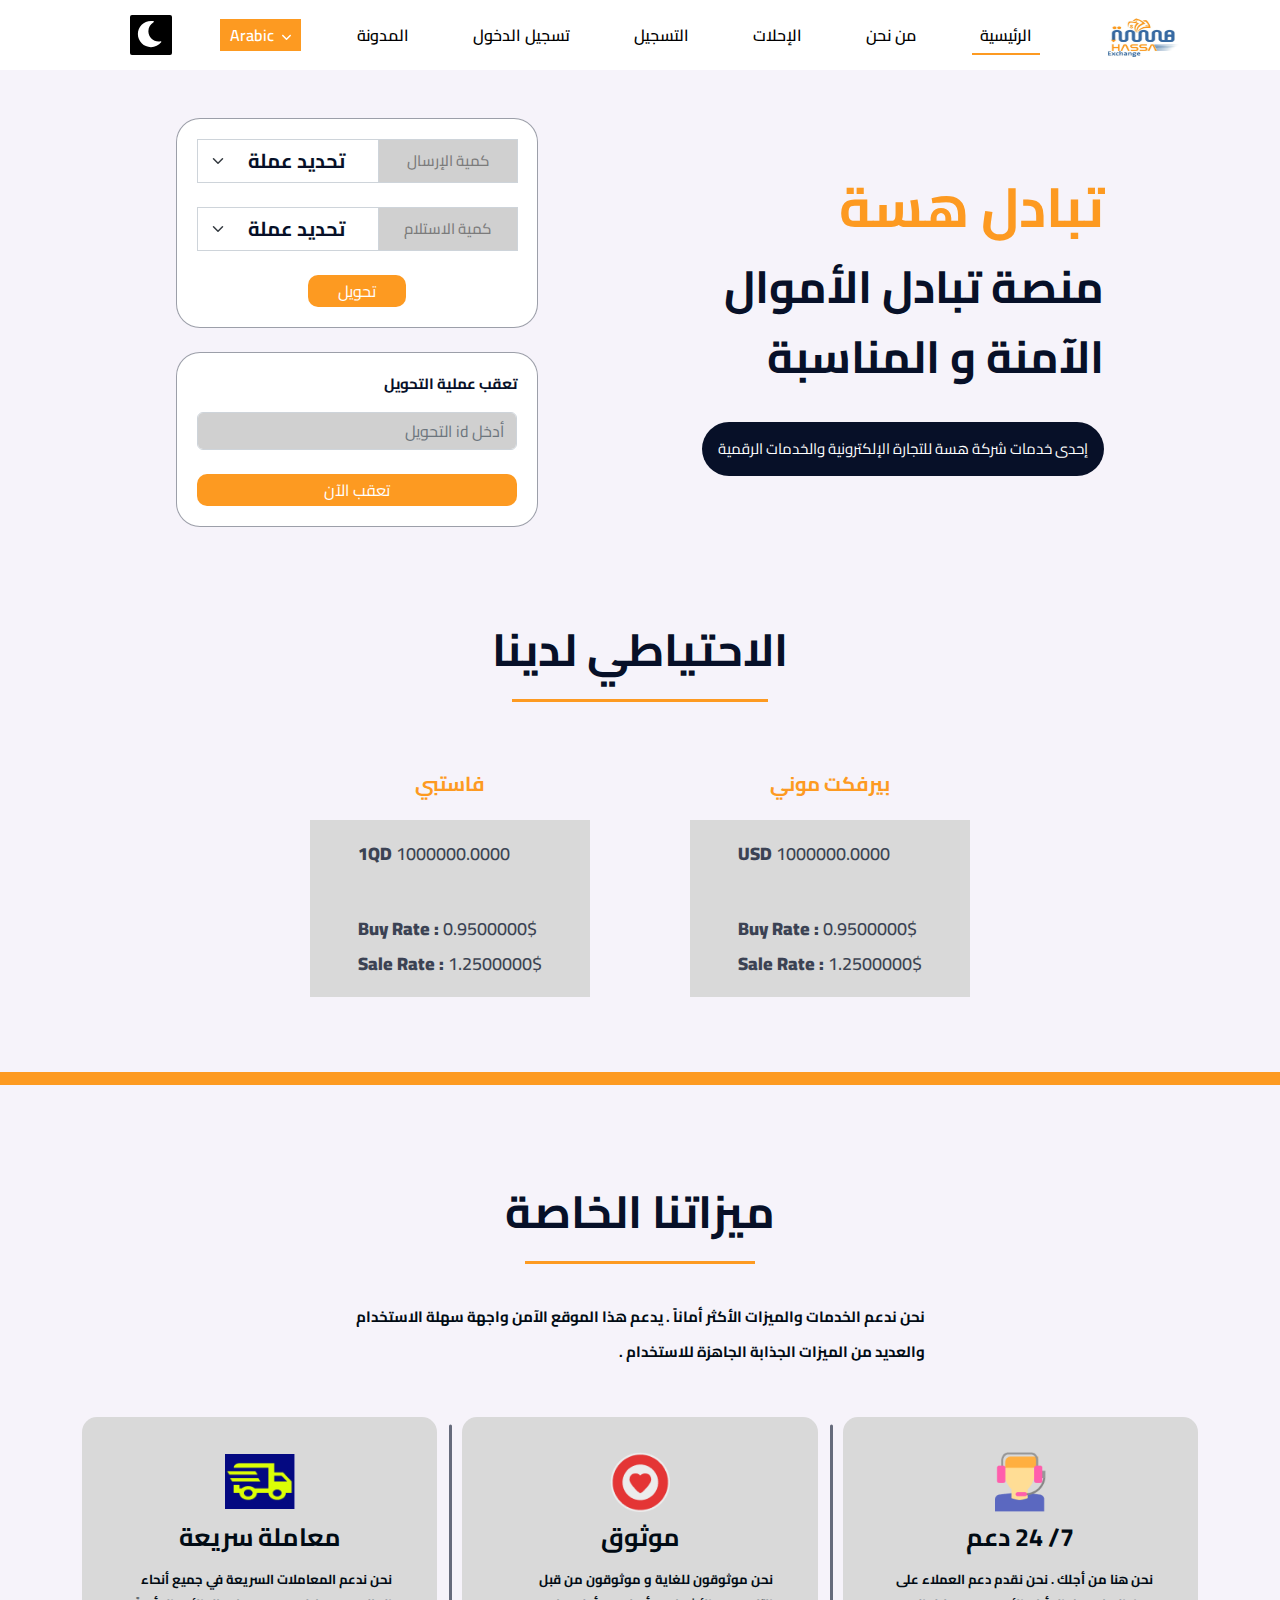
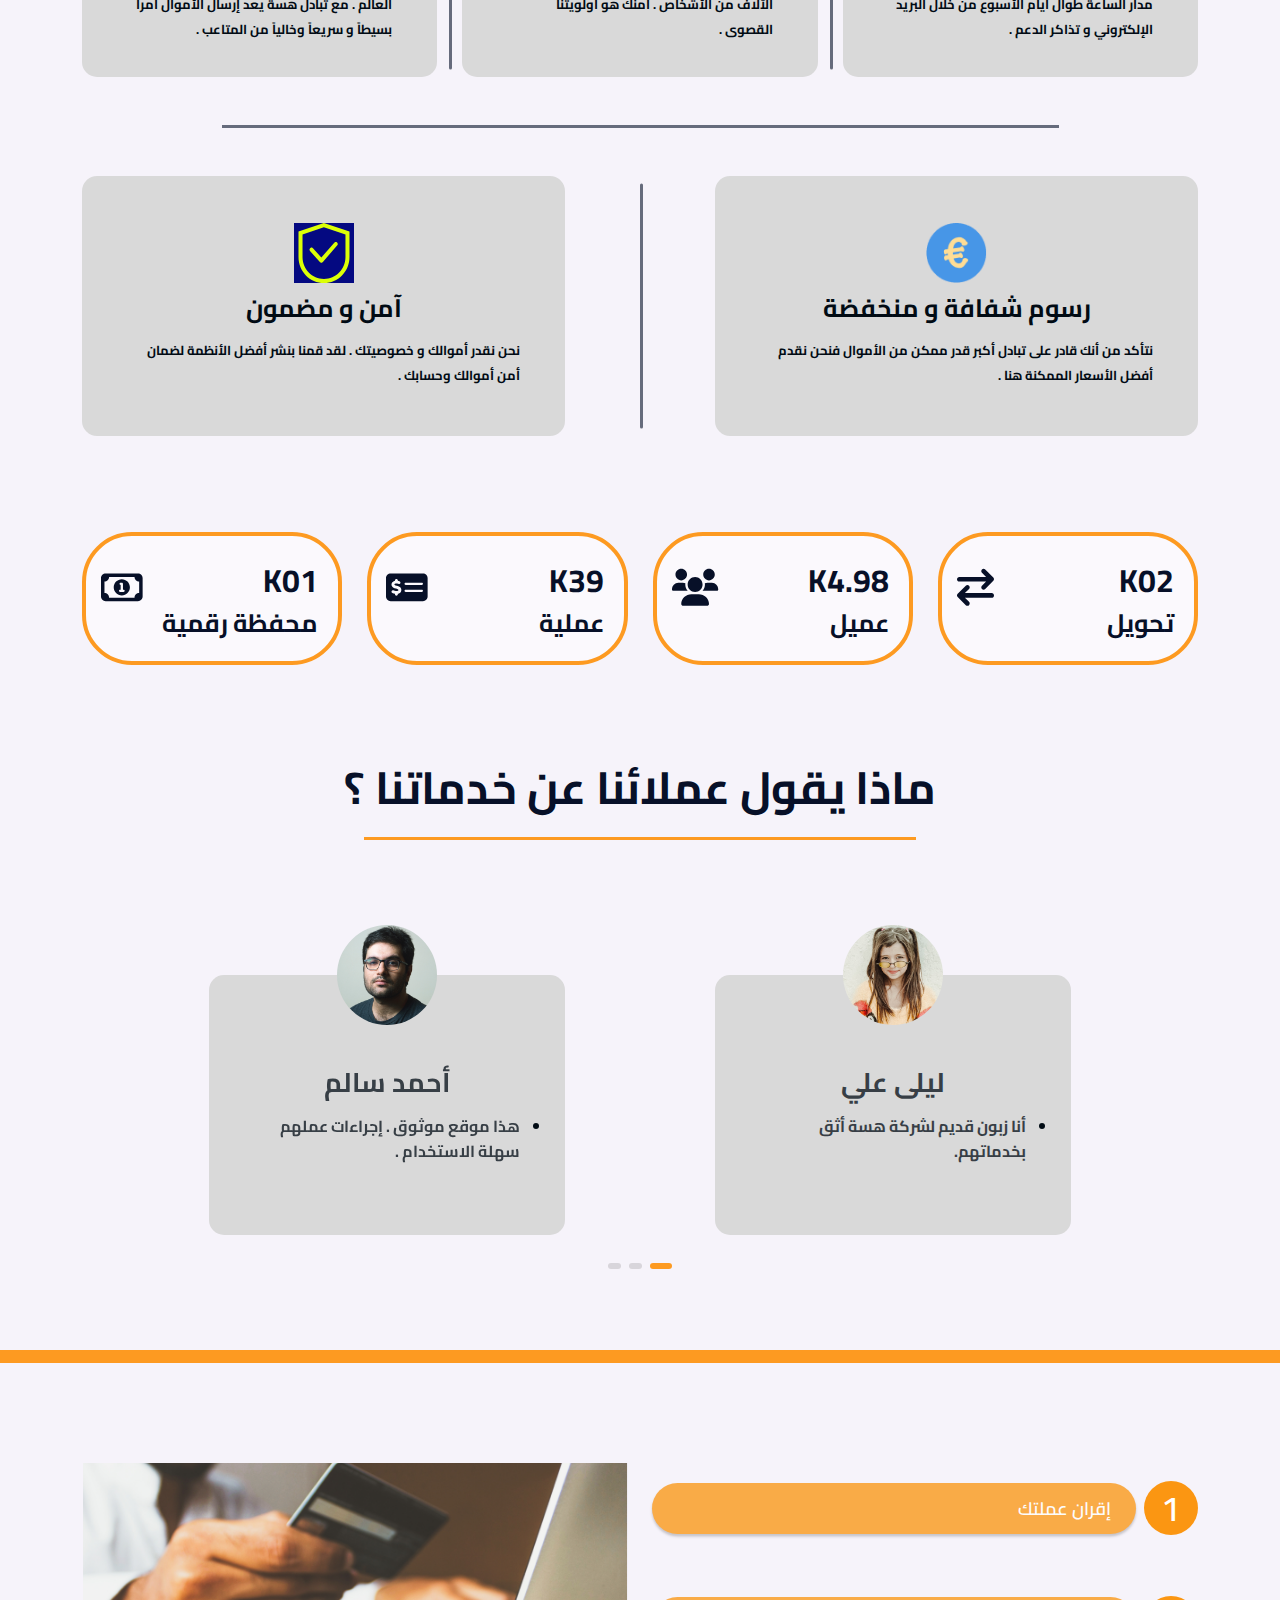
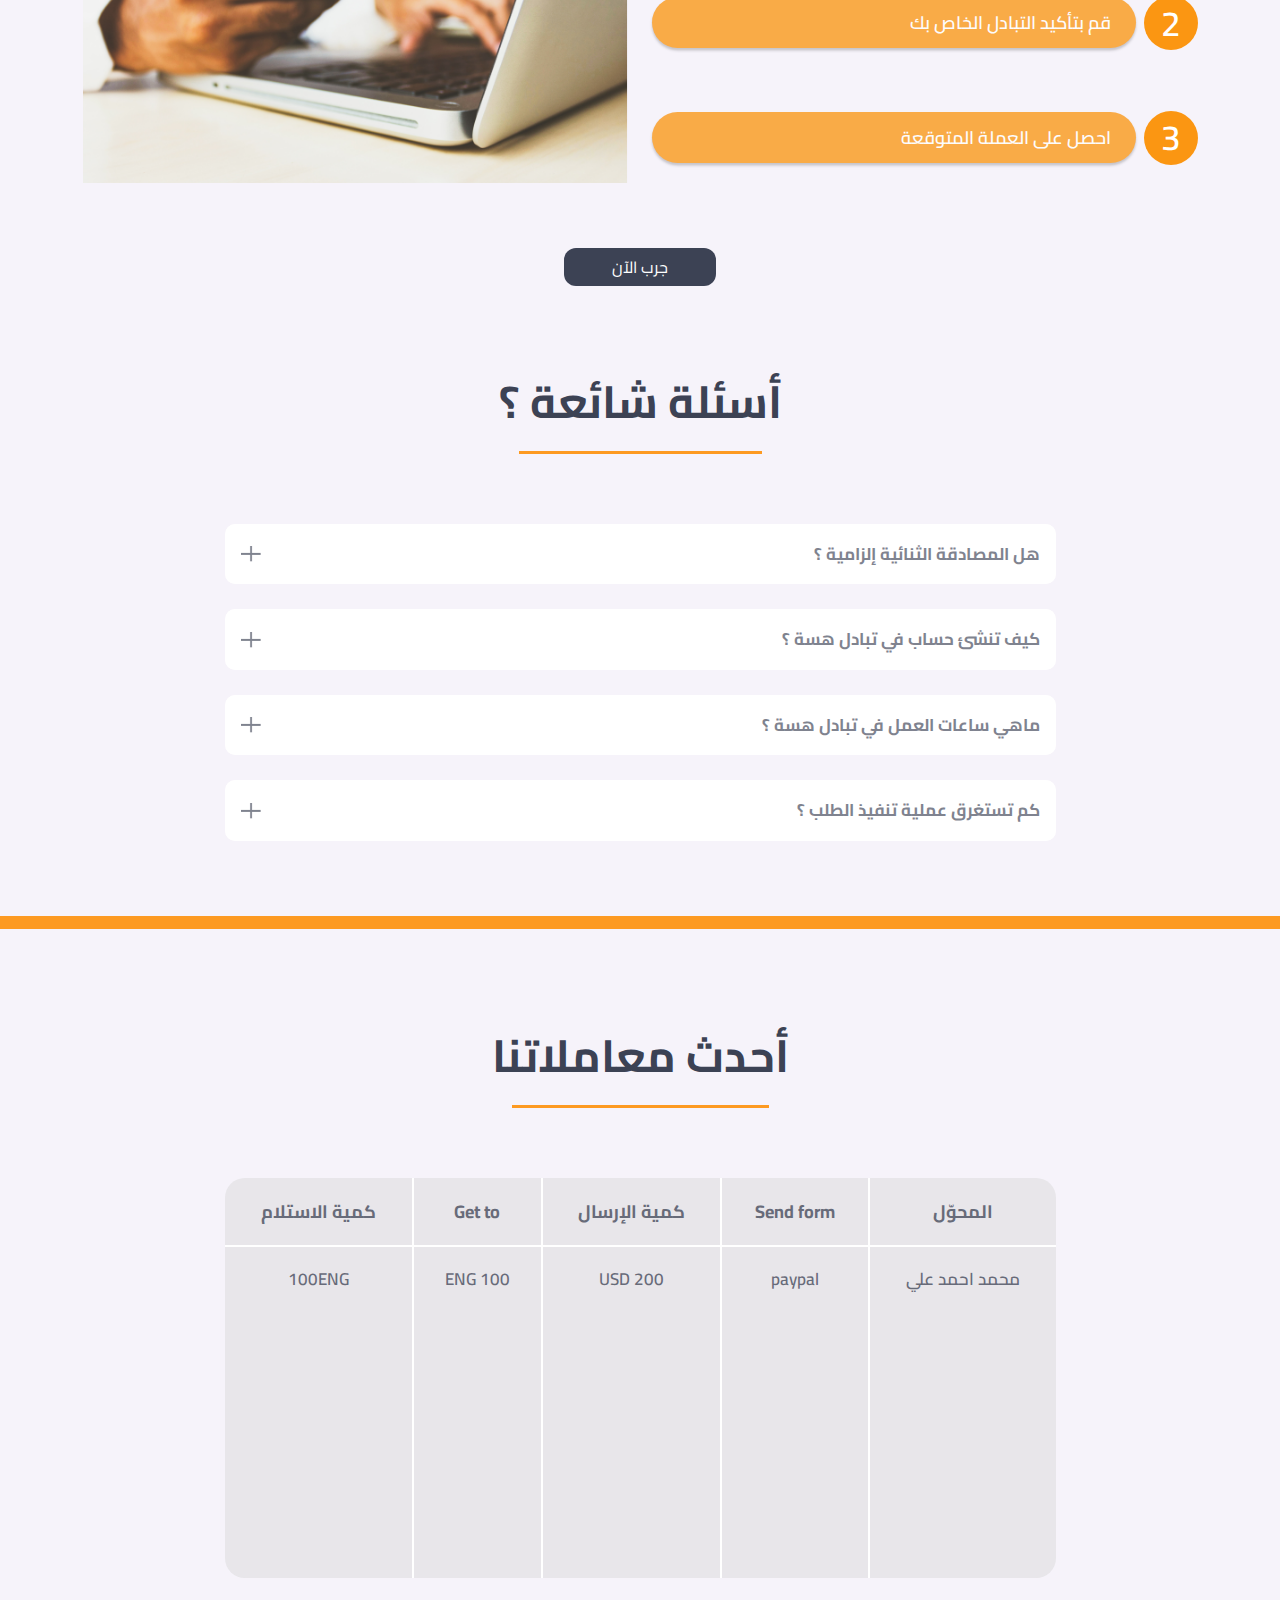
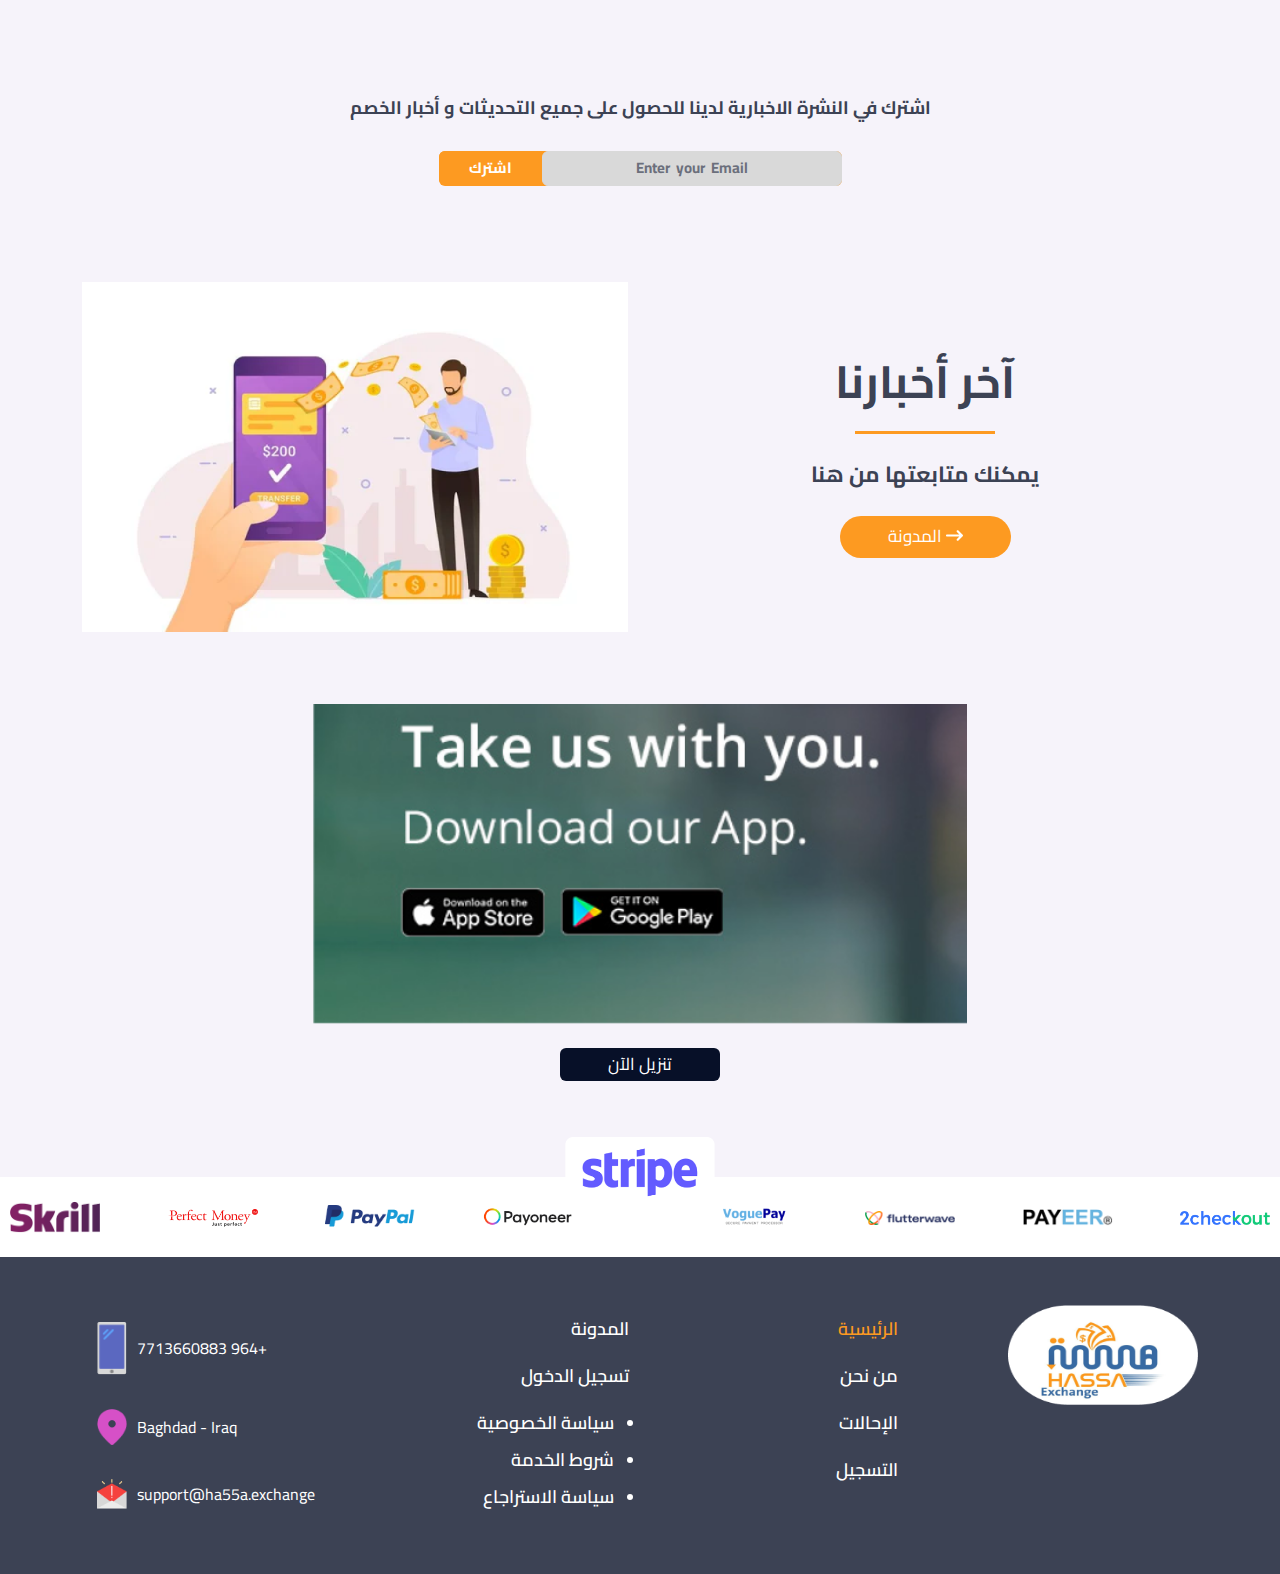
==== commit 9fa75b49: "last update" ====
--- a/index.html
+++ b/index.html
@@ -5,7 +5,7 @@
   <meta charset="UTF-8">
   <meta http-equiv="X-UA-Compatible" content="IE=edge">
   <meta name="viewport" content="width=device-width, initial-scale=1.0">
-  <title>الصفحة الرئيسية</title>
+  <title>الرئيسية</title>
   <!--  Normalize Css File -->
   <link rel="stylesheet" href="css/normalize.css" />
   <!-- Bootstrap Framework Css File -->
@@ -43,19 +43,19 @@
             <a class="nav-link active" href="index.html">الرئيسية</a>
           </li>
           <li class="nav-item">
-            <a class="nav-link" href="#">من نحن</a>
+            <a class="nav-link" href="aboutUs.html">من نحن</a>
           </li>
           <li class="nav-item">
-            <a class="nav-link" href="#">الإحلات</a>
+            <a class="nav-link" href="referrals.html">الإحلات</a>
           </li>
           <li class="nav-item">
-            <a class="nav-link" href="#">التسجيل</a>
+            <a class="nav-link" href="registration.html">التسجيل</a>
           </li>
           <li class="nav-item">
-            <a class="nav-link" href="#">تسجيل الدخول</a>
+            <a class="nav-link" href="sign-in.html">تسجيل الدخول</a>
           </li>
           <li class="nav-item">
-            <a class="nav-link" href="#">المدونة</a>
+            <a class="nav-link" href="blog.html">المدونة</a>
           </li>
           <li class="nav-item dropdown">
             <a class="nav-link dropdown-toggle lang-dro" href="#" role="button" data-bs-toggle="dropdown"
@@ -70,7 +70,7 @@
           </li>
           <div class="mode-holder">
             <button class="btn btn-mode" type="button"><i class="fa-solid fa-moon"></i></button>
-            </d>
+          </div>
         </ul>
       </div>
     </div>
@@ -547,19 +547,19 @@
           <p class="title-heading fs-22px alt-color-light mb-4">
             يمكنك متابعتها من هنا
           </p>
-          <a href="#" class="main-btn rounded-pill px-5 py-2 fs-17px">
+          <a href="blog.html" class="main-btn rounded-pill px-5 py-2 fs-17px">
             <i class="fa-solid fa-arrow-right-long"></i>
             المدونة
           </a>
         </div>
         <div class="col-12 col-md-6">
           <div class="image-custom-one long-height">
-            <img src="img/info-img-2.png" alt="">
+            <img src="img/app-img-2.png" alt="">
           </div>
         </div>
         <div class="col-12 col-md-12">
           <div class="image-custom-one w-fit mx-auto mt-5">
-            <img src="img/info-img-3.png" alt="">
+            <img src="img/app-img-3.png" alt="">
           </div>
         </div>
         <div class="col-12 col-md-12">
@@ -617,13 +617,13 @@
           <div class="lists-holder">
             <ul class="list-footer">
               <li><a class="active" href="index.html">الرئيسية</a></li>
-              <li><a href="#">من نحن</a></li>
-              <li><a href="#">الإحالات</a></li>
-              <li><a href="#">التسجيل</a></li>
+              <li><a href="aboutUs.html">من نحن</a></li>
+              <li><a href="referrals.html">الإحالات</a></li>
+              <li><a href="registration.html">التسجيل</a></li>
             </ul>
             <ul class="list-footer">
-              <li><a href="#">المدونة</a></li>
-              <li><a href="#">تسجيل الدخول</a></li>
+              <li><a href="blog.html">المدونة</a></li>
+              <li><a href="sign-in.html">تسجيل الدخول</a></li>
               <li>
                 <ul class="nested-list">
                   <li><a href="#">سياسة الخصوصية</a></li>
@@ -655,9 +655,6 @@
   </footer>
   <!-- End Footer -->
 
-
-
-
   <!-- Bootstrap Framework Js File -->
   <script src="js/bootstrap.bundle.min.js"></script>
   <!-- FontAwesome Library Js File -->
--- a/css/main.css
+++ b/css/main.css
@@ -30,31 +30,31 @@
 }
 
 .fs-10px {
-  font-size: 10px;
+  font-size: 10px !important;
 }
 
 .fs-11px {
-  font-size: 11px;
+  font-size: 11px !important;
 }
 
 .fs-12 {
-  font-size: 12px;
+  font-size: 12px !important;
 }
 
 .fs-13px {
-  font-size: 13px;
+  font-size: 13px !important;
 }
 
 .fs-14px {
-  font-size: 14px;
+  font-size: 14px !important;
 }
 
 .fs-15px {
-  font-size: 15px;
+  font-size: 15px !important;
 }
 
 .fs-16px {
-  font-size: 16px;
+  font-size: 16px !important;
 }
 
 .fs-17px {
@@ -66,7 +66,7 @@
 }
 
 .fs-19px {
-  font-size: 19px;
+  font-size: 19px !important;
 }
 
 .fs-20px {
@@ -94,7 +94,27 @@
 }
 
 .fs-26px {
-  font-size: 26px;
+  font-size: 26px !important;
+}
+
+.fs-27px {
+  font-size: 27px !important;
+}
+
+.fs-28px {
+  font-size: 28px !important;
+}
+
+.fs-29px {
+  font-size: 29px !important;
+}
+
+.fs-30px {
+  font-size: 30px !important;
+}
+
+.fs-50px {
+  font-size: 50px !important;
 }
 
 .fw-600 {
@@ -116,15 +136,19 @@
 }
 
 .main-color {
-  color: #fd9a21;
+  color: #fd9a21 !important;
 }
 
 .alt-color {
-  color: #071028;
+  color: #071028 !important;
 }
 
 .alt-color-light {
   color: #3C4254 !important;
+}
+
+.alt-21293E {
+  color: #21293E !important;
 }
 
 .gray-color {
@@ -166,6 +190,10 @@
 
 .after-border-section {
   padding-top: 100px !important;
+}
+
+.lineh-1 {
+  line-height: 50px;
 }
 
 .main-btn {
@@ -203,6 +231,9 @@
 .btn-alt.alt-light-bg:hover {
   background-color: #071028;
   color: #fff;
+}
+.btn-alt.p-big {
+  padding: 15px 85px;
 }
 
 .main-heading {
@@ -228,6 +259,14 @@
   margin-bottom: 60px;
 }
 
+.xl-heading {
+  color: #fd9a21;
+  font-weight: 700;
+  font-size: 35px;
+  letter-spacing: 1px;
+  margin-bottom: 0px;
+}
+
 .medium-heading {
   color: #fd9a21;
   font-weight: 700;
@@ -251,6 +290,20 @@
   font-weight: 700;
   font-size: 15px;
   line-height: 35px;
+}
+
+.page-heading {
+  font-size: 55px;
+  font-weight: 700;
+  color: #fd9a21;
+  line-height: 75px;
+  margin-bottom: 80px;
+}
+
+.text-style-one {
+  font-weight: 700;
+  font-size: 19px;
+  margin-bottom: 50px;
 }
 
 .box-white {
@@ -447,6 +500,145 @@
   background-color: #fd9a21;
 }
 
+.box-white-rounded {
+  padding: 15px 40px;
+  border-radius: 40px;
+  box-shadow: 0px 2.48506px 2.48506px rgba(0, 0, 0, 0.25);
+  opacity: 0.77;
+  font-weight: 700;
+  font-size: 18px;
+  line-height: 35px;
+  color: #21293e;
+  background-color: #fff;
+}
+
+.box-level {
+  display: flex;
+  align-items: center;
+  justify-content: space-between;
+  gap: 20px;
+}
+.box-level .circle {
+  flex-direction: column;
+  display: flex;
+  align-items: center;
+  justify-content: center;
+  width: 130px;
+  height: 130px;
+  border-radius: 50%;
+  padding: 10px;
+  text-align: center;
+  font-weight: 700;
+  color: #fff;
+  background-color: #fb9612;
+}
+.box-level .circle span {
+  line-height: 1;
+  font-size: 23px;
+  margin-bottom: 3px;
+  display: block;
+  font-weight: 600;
+}
+.box-level .circle p {
+  font-weight: 600;
+  margin-bottom: 7px;
+  font-size: 27px;
+  line-height: 1;
+}
+.box-level .circle h6 {
+  font-size: 35px;
+  line-height: 1;
+  margin-bottom: 0;
+}
+@media (max-width: 767.98px) {
+  .box-level {
+    flex-direction: column;
+    text-align: center;
+  }
+}
+
+.news-box {
+  display: block;
+  background-color: #D9D9D9;
+  border-radius: 15px 15px 20px 20px;
+}
+.news-box .img-holder {
+  width: 100%;
+  height: 250px;
+}
+.news-box .img-holder img {
+  width: 100%;
+  height: 100%;
+  -o-object-fit: fill;
+     object-fit: fill;
+}
+.news-box .des {
+  padding: 25px;
+  text-align: center;
+}
+.news-box .des .title {
+  font-weight: 700;
+  color: #21293E;
+  font-size: 22px;
+  margin-bottom: 30px;
+}
+.news-box .des .date {
+  display: flex;
+  align-items: center;
+  justify-content: space-between;
+}
+.news-box .des .date p {
+  margin-bottom: 0;
+  color: #62656C;
+  font-size: 16px;
+}
+.news-box.show {
+  background-color: transparent;
+  border-radius: 0;
+}
+.news-box.show .img-holder {
+  height: 300px;
+}
+.news-box.show .img-holder img {
+  -o-object-fit: contain;
+     object-fit: contain;
+  border-radius: 20px;
+}
+.news-box.show .des {
+  margin-bottom: 20px;
+  padding: 0;
+}
+.news-box.show .des .title {
+  margin-top: 35px;
+  font-size: 25px;
+}
+.news-box.show .date {
+  width: -moz-fit-content;
+  width: fit-content;
+  margin: 0 auto;
+  gap: 100px;
+}
+.news-box.show .date p {
+  font-size: 15px;
+}
+.news-box.show .text-content {
+  opacity: 0.7;
+  line-height: 32px;
+  font-weight: 600;
+  font-size: 16px;
+}
+@media (max-width: 767.98px) {
+  .news-box.show .img-holder {
+    height: 100%;
+  }
+  .news-box.show .des .title {
+    font-size: 18px;
+  }
+  .news-box.show .text-content {
+    font-size: 14px;
+  }
+}
+
 * {
   box-sizing: border-box;
   padding: 0%;
@@ -457,6 +649,26 @@
   scroll-behavior: smooth;
 }
 
+/* start scroll bar */
+::-webkit-scrollbar {
+  width: 10px;
+  height: 10px;
+}
+
+::-webkit-scrollbar-track {
+  background-color: #f6f6f6;
+  box-shadow: 0 0 5px 0px #ddd inset;
+}
+
+::-webkit-scrollbar-thumb {
+  background-color: #fd9a21;
+  border-radius: 20px;
+}
+::-webkit-scrollbar-thumb:hover {
+  background-color: #ed8e1a;
+}
+
+/* end scroll bar */
 body {
   min-height: 100vh;
   font-family: "Cairo", sans-serif;
@@ -558,7 +770,7 @@
 
 .image-custom-one {
   width: 100%;
-  height: 235px;
+  height: 320px;
 }
 .image-custom-one img {
   width: 100%;
@@ -572,6 +784,15 @@
 .image-custom-one.long-height img {
   -o-object-fit: unset;
      object-fit: unset;
+}
+
+.img-border {
+  width: 100%;
+  height: 380px;
+}
+.img-border img {
+  width: 100%;
+  height: 100%;
 }
 
 .testimonial-swiper {
@@ -630,6 +851,82 @@
 }
 .main-table tbody td:last-child {
   border-left: 0;
+}
+
+.sing-log-page {
+  min-height: 100vh;
+  display: flex;
+  align-items: center;
+  justify-content: center;
+}
+.sing-log-page .box-sing-log {
+  background-color: #fff;
+  border-radius: 10px;
+  padding: 25px;
+}
+.sing-log-page .box-sing-log .box-content {
+  flex-direction: column;
+  display: flex;
+  align-items: center;
+  justify-content: center;
+  height: 100%;
+}
+.sing-log-page .box-sing-log .box-content .heading {
+  text-align: center;
+  color: #3C4254;
+  font-size: 25px;
+  font-weight: 700;
+  margin-bottom: 40px;
+}
+.sing-log-page .box-sing-log .box-content .inp-holder .sing-log-label {
+  font-size: 11px;
+  font-weight: 700;
+  margin-bottom: 6px;
+  color: gray;
+}
+.sing-log-page .box-sing-log .box-content .inp-holder input {
+  background-color: #D9D9D9;
+  border-radius: 0.25rem;
+}
+.sing-log-page .box-sing-log .box-content .btn-holder {
+  margin-top: 13px;
+}
+.sing-log-page .box-sing-log .box-content .btn-holder .main-btn {
+  border-radius: 0.25rem;
+  font-size: 18px;
+}
+.sing-log-page .box-sing-log .box-content .option-sing-log {
+  color: #3C4254;
+  font-size: 13px;
+  font-weight: 700;
+}
+.sing-log-page .box-sing-log .box-content .option-sing-log a {
+  transition: 0.3s;
+  color: #fd9a21;
+}
+.sing-log-page .box-sing-log .box-content .option-sing-log a:hover {
+  color: #ed8e1a;
+}
+.sing-log-page .box-sing-log .box-content .option-sing-log.forget {
+  transition: 0.3s;
+}
+.sing-log-page .box-sing-log .box-content .option-sing-log.forget:hover {
+  color: #fd9a21;
+}
+.sing-log-page .box-sing-log .img-holder {
+  width: 100%;
+  height: 400px;
+}
+.sing-log-page .box-sing-log .img-holder img {
+  width: 100%;
+  height: 100%;
+  -o-object-fit: fill;
+     object-fit: fill;
+}
+@media (max-width: 767.98px) {
+  .sing-log-page .box-sing-log .img-holder {
+    height: 100%;
+  }
 }
 
 .main-nav {
@@ -900,7 +1197,7 @@
     margin-bottom: 20px !important;
   }
   .btn-alt {
-    font-size: 14px !important;
+    font-size: 15px !important;
     text-align: center;
   }
   .Landing .box-white .input-group .input-group-text {
@@ -940,6 +1237,12 @@
     top: -60px;
     width: 110px;
   }
+  .news-box .des .title {
+    font-size: 19px;
+  }
+  .news-box .des .date p {
+    font-size: 14px;
+  }
 }
 @media (max-width: 850px) {
   .blocks-grid .box-gray.column-content .name {
@@ -961,7 +1264,7 @@
     margin-top: 35px;
   }
   .box-subscribe .title {
-    font-size: 16px;
+    font-size: 16px !important;
   }
 }
 @media (min-width: 575.98px) and (max-width: 767.98px) {
@@ -1087,7 +1390,7 @@
   }
   .box-subscribe .title {
     margin-bottom: 20px;
-    font-size: 14px;
+    font-size: 14px !important;
     text-align: center;
   }
   .box-subscribe .holder input {
@@ -1130,4 +1433,10 @@
     -o-object-fit: contain;
        object-fit: contain;
   }
+  .news-box .des .title {
+    font-size: 18px;
+  }
+  .news-box .des .date p {
+    font-size: 14px;
+  }
 }/*# sourceMappingURL=main.css.map */